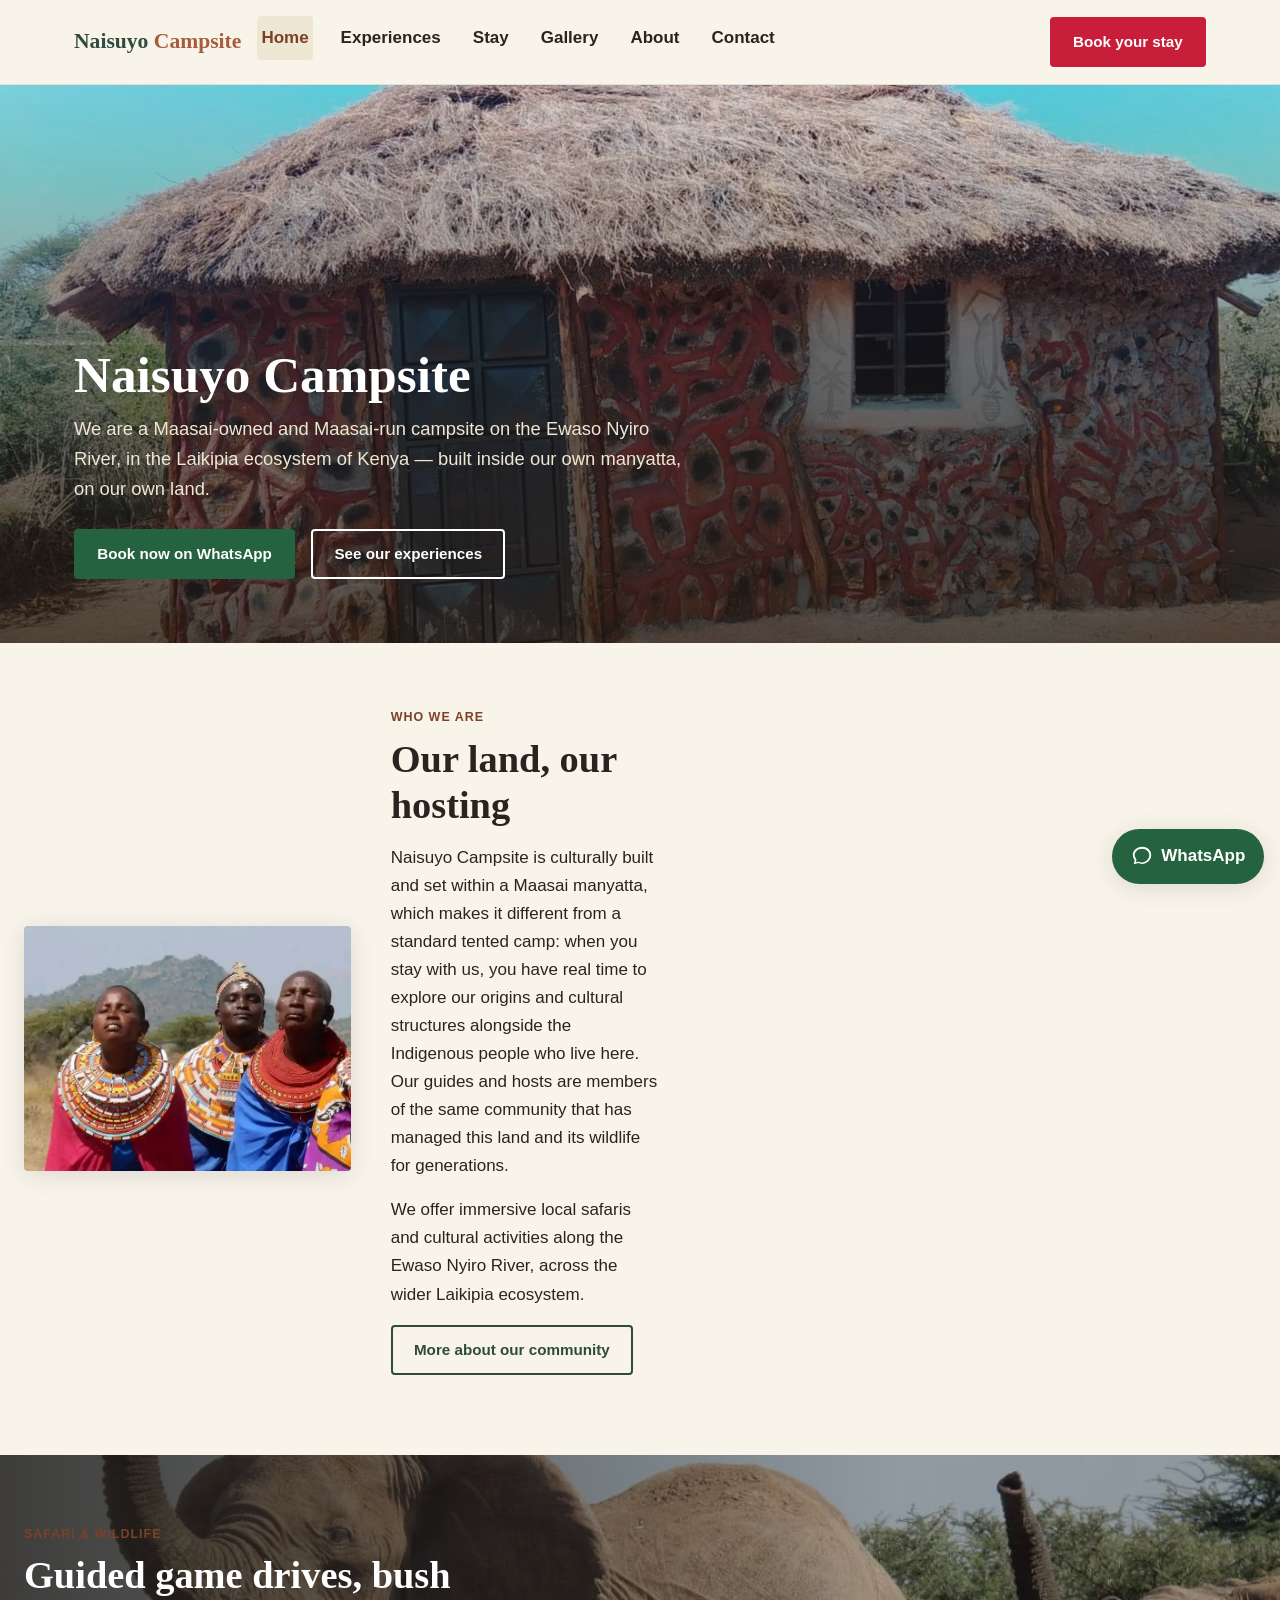
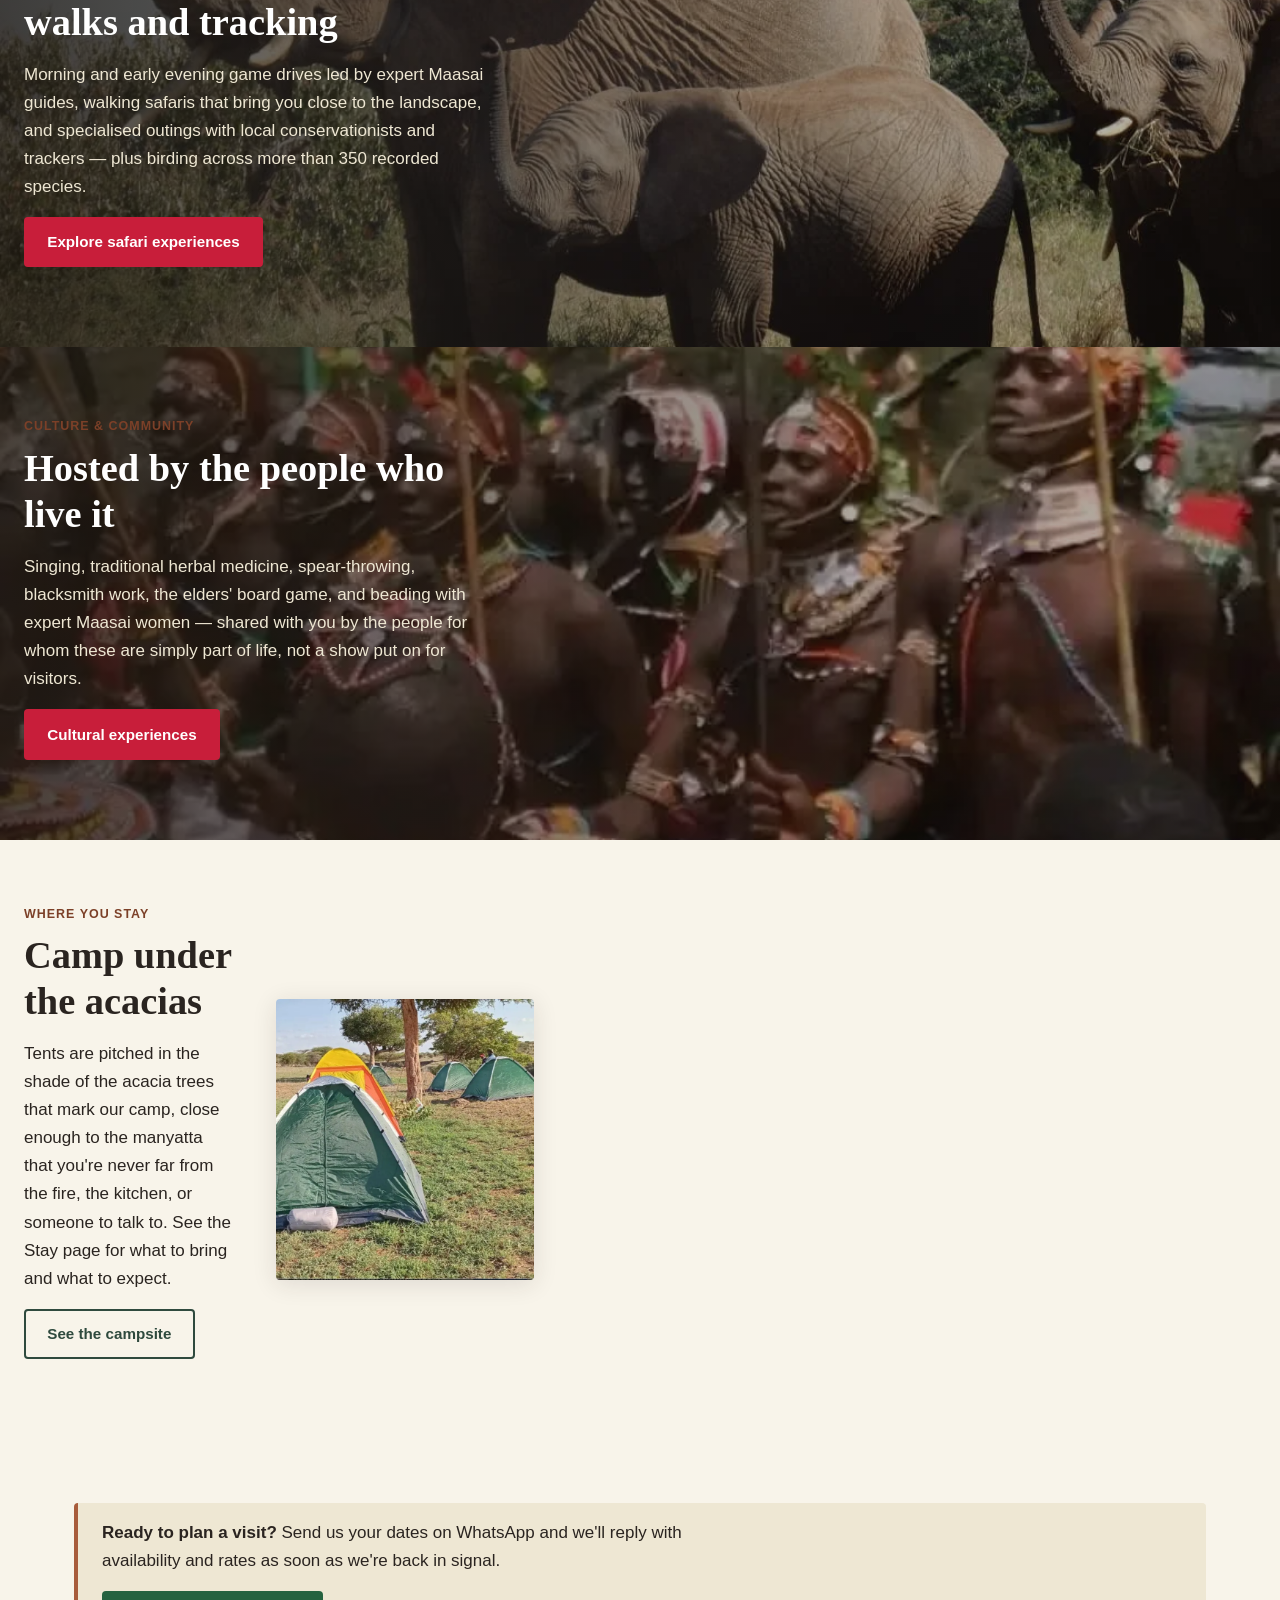
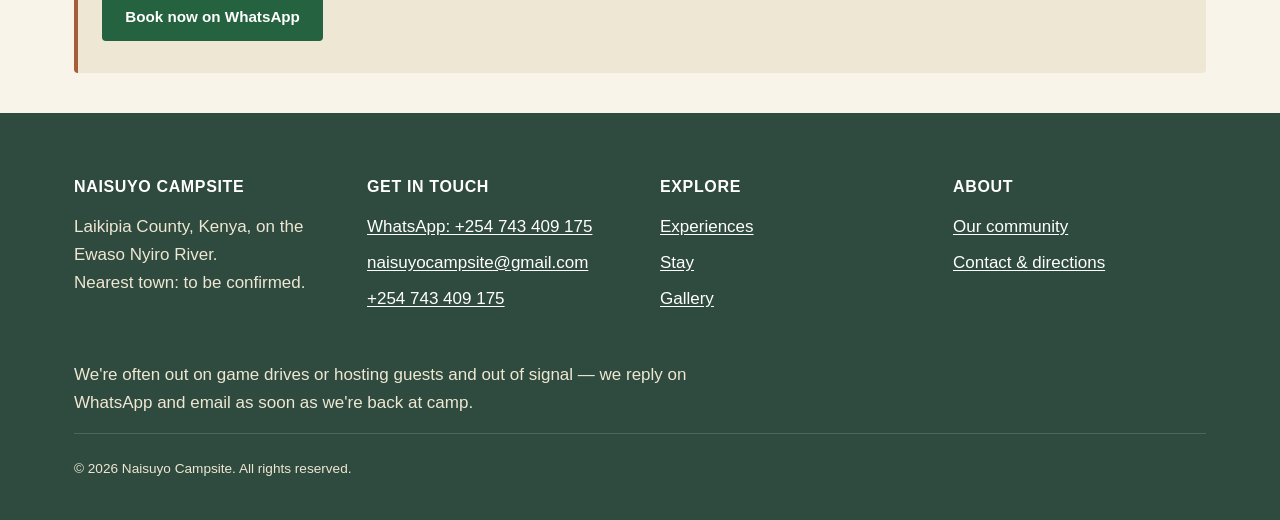
==== index.html @ 83d5c0d6 "Fix stretched photos, remove enquiry form, price in USD - Add height:auto to the base img rule; imag" ====
<!DOCTYPE html>
<html lang="en">
<head>
<meta charset="UTF-8">
<meta name="viewport" content="width=device-width, initial-scale=1.0">
<title>Naisuyo Campsite — Maasai-Owned Camp in Laikipia, Kenya</title>
<meta name="description" content="Naisuyo Campsite is a Maasai-owned and Maasai-run camp on the Ewaso Nyiro River in Laikipia, Kenya, offering guided safaris and cultural hosting inside a working manyatta.">
<link rel="canonical" href="https://naisuyocampsite.co.ke/">
<meta property="og:type" content="website">
<meta property="og:title" content="Naisuyo Campsite — Maasai-Owned Camp in Laikipia, Kenya">
<meta property="og:description" content="A Maasai-owned campsite on the Ewaso Nyiro River, Laikipia, Kenya. Guided safaris, wildlife tracking and genuine cultural hosting inside a working manyatta.">
<meta property="og:image" content="https://naisuyocampsite.co.ke/images/og-image.jpg">
<meta property="og:url" content="https://naisuyocampsite.co.ke/">
<meta name="twitter:card" content="summary_large_image">
<meta name="twitter:title" content="Naisuyo Campsite — Maasai-Owned Camp in Laikipia, Kenya">
<meta name="twitter:description" content="A Maasai-owned campsite on the Ewaso Nyiro River, Laikipia, Kenya. Guided safaris, wildlife tracking and genuine cultural hosting inside a working manyatta.">
<meta name="twitter:image" content="https://naisuyocampsite.co.ke/images/og-image.jpg">
<link rel="preload" as="image" href="images/maasai-manyatta-painted-hut-1600.webp" imagesrcset="images/maasai-manyatta-painted-hut-800.webp 800w, images/maasai-manyatta-painted-hut-1600.webp 1600w" fetchpriority="high">
<style>
  :root{--color-earth:#a85c3b;--color-earth-dark:#7c4028;--color-scrub:#cdbf94;--color-scrub-light:#eee7d3;--color-river:#2f4a3e;--color-river-dark:#203327;--color-offwhite:#f8f4ea;--color-charcoal:#2a2420;--color-accent:#c81e3a;--color-accent-dark:#9e1830;--color-white:#fff;--font-heading:"Iowan Old Style","Palatino Linotype",Palatino,Georgia,"Times New Roman",serif;--font-body:-apple-system,BlinkMacSystemFont,"Segoe UI",Roboto,"Helvetica Neue",Arial,sans-serif;--space-1:.25rem;--space-2:.5rem;--space-3:1rem;--space-4:1.5rem;--space-5:2.5rem;--space-6:4rem;--radius:4px;}
  *,*::before,*::after{box-sizing:border-box;}
  body{margin:0;background:var(--color-offwhite);color:var(--color-charcoal);font-family:var(--font-body);font-size:17px;line-height:1.65;}
  h1{font-family:var(--font-heading);line-height:1.15;margin:0 0 var(--space-2);font-weight:600;font-size:clamp(2rem,5vw,3.2rem);}
  .site-header{position:sticky;top:0;z-index:100;background:var(--color-offwhite);border-bottom:1px solid rgba(42,36,32,.1);}
  .site-header__bar{display:flex;align-items:center;justify-content:space-between;padding:var(--space-2) var(--space-3);max-width:1180px;margin:0 auto;gap:var(--space-2);}
  .site-logo{font-family:var(--font-heading);font-size:1.05rem;font-weight:700;text-decoration:none;color:var(--color-river);}
  .site-logo span{color:var(--color-earth);}
  @media (min-width:400px){.site-header__bar{padding:var(--space-3) var(--space-4);gap:var(--space-3);}.site-logo{font-size:1.35rem;white-space:nowrap;}}
  .btn{display:inline-block;padding:.7em 1.4em;border-radius:var(--radius);text-decoration:none;font-weight:700;font-size:.95rem;border:2px solid transparent;cursor:pointer;}
  .header-cta{padding:.5em .75em;font-size:.8rem;}
  @media (min-width:400px){.header-cta{padding:.7em 1.4em;font-size:.95rem;}}
  .btn--accent{background:var(--color-accent);color:#fff;}
  .hero{position:relative;color:#fff;display:flex;align-items:flex-end;min-height:62vh;}
  .hero__media{position:absolute;inset:0;z-index:-1;overflow:hidden;}
  .hero__media img{width:100%;height:100%;object-fit:cover;}
  .hero__media::after{content:"";position:absolute;inset:0;background:linear-gradient(180deg,rgba(32,26,20,.15) 0%,rgba(32,26,20,.78) 100%);}
  .hero__content{position:relative;padding:var(--space-6) var(--space-4);max-width:1180px;margin:0 auto;width:100%;}
  .hero__content h1{color:#fff;}
  .hero__content p{color:var(--color-scrub-light);font-size:1.15rem;max-width:38rem;}
</style>
<link rel="stylesheet" href="styles.css">
<link rel="icon" href="data:,">
</head>
<body>
<a class="skip-link" href="#main-content">Skip to content</a>

<header class="site-header">
  <div class="site-header__bar">
    <a href="index.html" class="site-logo">Naisuyo <span>Campsite</span></a>
    <a class="btn btn--accent header-cta" href="contact.html#enquiry">Book your stay</a>
    <button type="button" class="nav-toggle" aria-expanded="false" aria-controls="site-nav-panel" aria-label="Open menu">
      <span class="nav-toggle__icon"></span>
    </button>
    <nav class="site-nav" aria-label="Primary">
      <div class="site-nav__panel" id="site-nav-panel">
        <button type="button" class="nav-close" aria-label="Close menu">&times;</button>
        <ul class="site-nav__list">
          <li><a href="index.html" aria-current="page">Home</a></li>
          <li><a href="experiences.html">Experiences</a></li>
          <li><a href="stay.html">Stay</a></li>
          <li><a href="gallery.html">Gallery</a></li>
          <li><a href="about.html">About</a></li>
          <li><a href="contact.html">Contact</a></li>
        </ul>
        <a class="btn btn--accent btn--block site-nav__panel-cta" href="contact.html#enquiry">Book your stay</a>
      </div>
    </nav>
  </div>
  <div class="nav-backdrop"></div>
</header>

<main id="main-content">

  <section class="hero">
    <div class="hero__media">
      <picture>
        <source type="image/webp" srcset="images/maasai-manyatta-painted-hut-800.webp 800w, images/maasai-manyatta-painted-hut-1600.webp 1600w" sizes="100vw">
        <source type="image/jpeg" srcset="images/maasai-manyatta-painted-hut-800.jpg 800w, images/maasai-manyatta-painted-hut-1600.jpg 1600w" sizes="100vw">
        <img src="images/maasai-manyatta-painted-hut-1600.jpg" width="1280" height="960" alt="Hand-painted thatched hut with red-ochre and white geometric patterns, inside the Naisuyo manyatta" decoding="async" fetchpriority="high">
      </picture>
    </div>
    <div class="hero__content">
      <h1>Naisuyo Campsite</h1>
      <p>We are a Maasai-owned and Maasai-run campsite on the Ewaso Nyiro River, in the Laikipia ecosystem of Kenya — built inside our own manyatta, on our own land.</p>
      <div class="hero__actions">
        <a class="btn btn--whatsapp" href="https://wa.me/254743409175?text=Hello%20Naisuyo%2C%20I%27d%20like%20to%20enquire%20about%20a%20stay.">Book now on WhatsApp</a>
        <a class="btn btn--ghost-light" href="experiences.html">See our experiences</a>
      </div>
    </div>
  </section>

  <section class="section band fade-up">
    <div class="container band">
      <div class="band__media">
        <picture>
          <source type="image/webp" srcset="images/maasai-women-beaded-collars-portrait-800.webp 800w, images/maasai-women-beaded-collars-portrait-1600.webp 1600w" sizes="(min-width: 900px) 45vw, 90vw">
          <source type="image/jpeg" srcset="images/maasai-women-beaded-collars-portrait-800.jpg 800w, images/maasai-women-beaded-collars-portrait-1600.jpg 1600w" sizes="(min-width: 900px) 45vw, 90vw">
          <img src="images/maasai-women-beaded-collars-portrait-800.jpg" width="720" height="540" alt="Three Maasai women in full beaded collars, standing together with the Laikipia hills behind them" loading="lazy" decoding="async">
        </picture>
      </div>
      <div class="band__text">
        <span class="eyebrow">Who we are</span>
        <h2>Our land, our hosting</h2>
        <p>Naisuyo Campsite is culturally built and set within a Maasai manyatta, which makes it different from a standard tented camp: when you stay with us, you have real time to explore our origins and cultural structures alongside the Indigenous people who live here. Our guides and hosts are members of the same community that has managed this land and its wildlife for generations.</p>
        <p>We offer immersive local safaris and cultural activities along the Ewaso Nyiro River, across the wider Laikipia ecosystem.</p>
        <p><a class="btn btn--outline" href="about.html">More about our community</a></p>
      </div>
    </div>
  </section>

  <section class="band-full fade-up">
    <picture>
      <source type="image/webp" srcset="images/elephant-family-with-calf-800.webp 800w, images/elephant-family-with-calf-1600.webp 1600w" sizes="100vw">
      <img src="images/elephant-family-with-calf-1600.jpg" width="1152" height="864" alt="Elephant family with a calf, trunks raised, in Laikipia bush" loading="lazy" decoding="async">
    </picture>
    <div class="band-full__content">
      <span class="eyebrow">Safari &amp; wildlife</span>
      <h2>Guided game drives, bush walks and tracking</h2>
      <p>Morning and early evening game drives led by expert Maasai guides, walking safaris that bring you close to the landscape, and specialised outings with local conservationists and trackers — plus birding across more than 350 recorded species.</p>
      <p><a class="btn btn--accent" href="experiences.html">Explore safari experiences</a></p>
    </div>
  </section>

  <section class="band-full fade-up">
    <picture>
      <source type="image/webp" srcset="images/maasai-warriors-ceremonial-headdress-800.webp 800w, images/maasai-warriors-ceremonial-headdress-1600.webp 1600w" sizes="100vw">
      <img src="images/maasai-warriors-ceremonial-headdress-1600.jpg" width="720" height="540" alt="Maasai men in feathered ceremonial headdresses and beadwork, spears in hand, at a community gathering" loading="lazy" decoding="async">
    </picture>
    <div class="band-full__content">
      <span class="eyebrow">Culture &amp; community</span>
      <h2>Hosted by the people who live it</h2>
      <p>Singing, traditional herbal medicine, spear-throwing, blacksmith work, the elders' board game, and beading with expert Maasai women — shared with you by the people for whom these are simply part of life, not a show put on for visitors.</p>
      <p><a class="btn btn--accent" href="experiences.html">Cultural experiences</a></p>
    </div>
  </section>

  <section class="section band band--reverse fade-up">
    <div class="container band band--reverse">
      <div class="band__media">
        <picture>
          <source type="image/webp" srcset="images/dome-tents-under-acacia-shade-800.webp 800w, images/dome-tents-under-acacia-shade-1600.webp 1600w" sizes="(min-width: 900px) 45vw, 90vw">
          <source type="image/jpeg" srcset="images/dome-tents-under-acacia-shade-800.jpg 800w, images/dome-tents-under-acacia-shade-1600.jpg 1600w" sizes="(min-width: 900px) 45vw, 90vw">
          <img src="images/dome-tents-under-acacia-shade-800.jpg" width="704" height="764" alt="Dome camping tents pitched under acacia trees at Naisuyo camp, morning light" loading="lazy" decoding="async">
        </picture>
      </div>
      <div class="band__text">
        <span class="eyebrow">Where you stay</span>
        <h2>Camp under the acacias</h2>
        <p>Tents are pitched in the shade of the acacia trees that mark our camp, close enough to the manyatta that you're never far from the fire, the kitchen, or someone to talk to. See the Stay page for what to bring and what to expect.</p>
        <p><a class="btn btn--outline" href="stay.html">See the campsite</a></p>
      </div>
    </div>
  </section>

  <section class="section section--tight fade-up">
    <div class="container">
      <div class="enquiry-note">
        <p><strong>Ready to plan a visit?</strong> Send us your dates on WhatsApp and we'll reply with availability and rates as soon as we're back in signal.</p>
        <p><a class="btn btn--whatsapp" href="https://wa.me/254743409175?text=Hello%20Naisuyo%2C%20I%27d%20like%20to%20enquire%20about%20a%20stay.">Book now on WhatsApp</a></p>
      </div>
    </div>
  </section>

</main>

<footer class="site-footer">
  <div class="container">
    <div class="footer-grid">
      <div>
        <h4>Naisuyo Campsite</h4>
        <p>Laikipia County, Kenya, on the Ewaso Nyiro River.<br><!-- TODO: confirm with owner -->Nearest town: to be confirmed.</p>
      </div>
      <div>
        <h4>Get in touch</h4>
        <ul>
          <li><a href="https://wa.me/254743409175">WhatsApp: +254 743 409 175</a></li>
          <li><a href="mailto:naisuyocampsite@gmail.com?subject=Enquiry%20from%20naisuyocampsite.co.ke">naisuyocampsite@gmail.com</a></li>
          <li><a href="tel:+254743409175">+254 743 409 175</a></li>
        </ul>
      </div>
      <div>
        <h4>Explore</h4>
        <ul>
          <li><a href="experiences.html">Experiences</a></li>
          <li><a href="stay.html">Stay</a></li>
          <li><a href="gallery.html">Gallery</a></li>
        </ul>
      </div>
      <div>
        <h4>About</h4>
        <ul>
          <li><a href="about.html">Our community</a></li>
          <li><a href="contact.html">Contact &amp; directions</a></li>
        </ul>
      </div>
    </div>
    <p><!-- TODO: confirm with owner --> We're often out on game drives or hosting guests and out of signal — we reply on WhatsApp and email as soon as we're back at camp.</p>
    <div class="footer-bottom">
      <span>&copy; 2026 Naisuyo Campsite. All rights reserved.</span>
    </div>
  </div>
</footer>

<a class="whatsapp-fab" href="https://wa.me/254743409175?text=Hello%20Naisuyo%2C%20I%27d%20like%20to%20enquire%20about%20a%20stay." aria-label="Chat with us on WhatsApp">
  <svg viewBox="0 0 24 24" fill="currentColor" aria-hidden="true"><path d="M12 2C6.48 2 2 6.02 2 11c0 2.02.78 3.87 2.08 5.36L3 21l4.9-1.28C9.2 20.24 10.56 20.6 12 20.6c5.52 0 10-4.02 10-9.6S17.52 2 12 2zm0 17.2c-1.3 0-2.53-.32-3.6-.9l-.26-.14-2.9.76.78-2.83-.17-.29A7.77 7.77 0 0 1 4 11c0-3.87 3.58-7 8-7s8 3.13 8 7-3.58 8.2-8 8.2z"/></svg>
  WhatsApp
</a>

<script src="main.js" defer></script>

<script type="application/ld+json">
{
  "@context": "https://schema.org",
  "@type": "Campground",
  "name": "Naisuyo Campsite",
  "description": "Naisuyo Campsite is a Maasai-owned campsite offering immersive local safaris and cultural activities along the Ewaso Nyiro River, across the Laikipia ecosystem of Kenya.",
  "url": "https://naisuyocampsite.co.ke/",
  "image": "https://naisuyocampsite.co.ke/images/og-image.jpg",
  "telephone": "+254743409175",
  "email": "naisuyocampsite@gmail.com",
  "address": {
    "@type": "PostalAddress",
    "addressRegion": "Laikipia County",
    "addressCountry": "KE"
  }
}
</script>

</body>
</html>
---- styles.css ----
/* ==========================================================================
   Naisuyo Campsite — shared stylesheet
   Palette: dry acacia scrub, red-ochre earth, deep river green, warm off-white.
   One accent (beadwork red) reserved for calls-to-action only.
   ========================================================================== */

:root {
  /* Palette */
  --color-earth: #a85c3b;       /* red-ochre earth */
  --color-earth-dark: #7c4028;
  --color-scrub: #cdbf94;       /* dry acacia scrub / tan */
  --color-scrub-light: #eee7d3;
  --color-river: #2f4a3e;       /* deep river green */
  --color-river-dark: #203327;
  --color-offwhite: #f8f4ea;    /* warm off-white surface */
  --color-charcoal: #2a2420;    /* near-black, warm */
  --color-accent: #c81e3a;      /* beadwork red — CTAs and small accents only */
  --color-accent-dark: #9e1830;
  --color-white: #ffffff;

  /* Type */
  --font-heading: "Iowan Old Style", "Palatino Linotype", Palatino, Georgia, "Times New Roman", serif;
  --font-body: -apple-system, BlinkMacSystemFont, "Segoe UI", Roboto, "Helvetica Neue", Arial, sans-serif;

  /* Spacing scale */
  --space-1: 0.25rem;
  --space-2: 0.5rem;
  --space-3: 1rem;
  --space-4: 1.5rem;
  --space-5: 2.5rem;
  --space-6: 4rem;
  --space-7: 6rem;

  --measure: 68ch;
  --radius: 4px;
  --shadow-soft: 0 4px 24px rgba(42, 36, 32, 0.12);
  --focus-ring: 3px solid #2f6fed;
}

/* ---- Reset ---- */
*, *::before, *::after { box-sizing: border-box; }
html { -webkit-text-size-adjust: 100%; }
body {
  margin: 0;
  background: var(--color-offwhite);
  color: var(--color-charcoal);
  font-family: var(--font-body);
  font-size: 17px;
  line-height: 1.65;
  text-rendering: optimizeLegibility;
}
img { max-width: 100%; height: auto; display: block; }
a { color: inherit; }
h1, h2, h3, h4 { font-family: var(--font-heading); line-height: 1.2; margin: 0 0 var(--space-3); font-weight: 600; }
h1 { font-size: clamp(2rem, 5vw, 3.2rem); }
h2 { font-size: clamp(1.6rem, 3.5vw, 2.4rem); }
h3 { font-size: clamp(1.25rem, 2.5vw, 1.6rem); }
p { margin: 0 0 var(--space-3); max-width: var(--measure); }
ul, ol { padding-left: 1.25em; }
li { margin-bottom: var(--space-2); }
button { font-family: inherit; }

/* Visible focus ring everywhere, keyboard-first */
a:focus-visible,
button:focus-visible,
input:focus-visible,
textarea:focus-visible,
select:focus-visible,
summary:focus-visible {
  outline: var(--focus-ring);
  outline-offset: 2px;
}

/* Skip link */
.skip-link {
  position: absolute;
  left: var(--space-3);
  top: -60px;
  background: var(--color-river);
  color: var(--color-white);
  padding: var(--space-2) var(--space-3);
  border-radius: var(--radius);
  z-index: 200;
  transition: top 0.2s ease;
  text-decoration: none;
  font-weight: 600;
}
.skip-link:focus { top: var(--space-3); }

.visually-hidden {
  position: absolute !important;
  width: 1px; height: 1px;
  padding: 0; margin: -1px;
  overflow: hidden;
  clip: rect(0,0,0,0);
  white-space: nowrap;
  border: 0;
}

/* ---- Layout helpers ---- */
.container {
  max-width: 1180px;
  margin: 0 auto;
  padding: 0 var(--space-4);
}
main { display: block; }
.section {
  padding: var(--space-6) 0;
}
.section--tight { padding: var(--space-5) 0; }
.section-header { max-width: 46rem; margin-bottom: var(--space-5); }
.section-header--right { margin-left: auto; text-align: right; }
.eyebrow {
  display: inline-block;
  font-family: var(--font-body);
  font-weight: 700;
  letter-spacing: 0.08em;
  text-transform: uppercase;
  font-size: 0.78rem;
  color: var(--color-earth-dark);
  margin-bottom: var(--space-2);
}

/* ---- Header ---- */
.site-header {
  position: sticky;
  top: 0;
  z-index: 100;
  background: var(--color-offwhite);
  border-bottom: 1px solid rgba(42,36,32,0.1);
}
.site-header__bar {
  display: flex;
  align-items: center;
  justify-content: space-between;
  padding: var(--space-2) var(--space-3);
  max-width: 1180px;
  margin: 0 auto;
  gap: var(--space-2);
}
.site-logo {
  font-family: var(--font-heading);
  font-size: 1.05rem;
  font-weight: 700;
  text-decoration: none;
  color: var(--color-river);
}
.site-logo span { color: var(--color-earth); }
@media (min-width: 400px) {
  .site-header__bar { padding: var(--space-3) var(--space-4); gap: var(--space-3); }
  .site-logo { font-size: 1.35rem; white-space: nowrap; }
}

.nav-toggle {
  display: inline-flex;
  align-items: center;
  justify-content: center;
  width: 44px;
  height: 44px;
  border: 1px solid var(--color-river);
  border-radius: var(--radius);
  background: transparent;
  cursor: pointer;
  order: 3;
}
.nav-toggle__icon,
.nav-toggle__icon::before,
.nav-toggle__icon::after {
  display: block;
  width: 20px;
  height: 2px;
  background: var(--color-river);
  position: relative;
  transition: transform 0.2s ease, opacity 0.2s ease;
}
.nav-toggle__icon::before { content: ""; position: absolute; top: -6px; }
.nav-toggle__icon::after { content: ""; position: absolute; top: 6px; }
.nav-toggle[aria-expanded="true"] .nav-toggle__icon { background: transparent; }
.nav-toggle[aria-expanded="true"] .nav-toggle__icon::before { transform: translateY(6px) rotate(45deg); }
.nav-toggle[aria-expanded="true"] .nav-toggle__icon::after { transform: translateY(-6px) rotate(-45deg); }

.nav-backdrop {
  position: fixed;
  inset: 0;
  background: rgba(20,17,14,0.5);
  z-index: 98;
  display: none;
}
.nav-backdrop.is-open { display: block; }

.site-nav {
  order: 4;
}
.site-nav__panel {
  position: fixed;
  top: 0;
  right: 0;
  bottom: 0;
  width: min(320px, 85vw);
  background: var(--color-offwhite);
  z-index: 99;
  padding: var(--space-4);
  transform: translateX(100%);
  transition: transform 0.25s ease;
  overflow-y: auto;
  box-shadow: var(--shadow-soft);
}
.site-nav__panel.is-open { transform: translateX(0); }
.nav-close {
  display: block;
  margin-left: auto;
  width: 40px;
  height: 40px;
  border: 1px solid var(--color-river);
  border-radius: var(--radius);
  background: transparent;
  font-size: 1.2rem;
  cursor: pointer;
}
.site-nav__list {
  list-style: none;
  margin: var(--space-4) 0 0;
  padding: 0;
  display: flex;
  flex-direction: column;
  gap: var(--space-1);
}
.site-nav__list a {
  display: block;
  padding: var(--space-3);
  text-decoration: none;
  font-weight: 600;
  border-radius: var(--radius);
}
.site-nav__list a:hover,
.site-nav__list a[aria-current="page"] {
  background: var(--color-scrub-light);
  color: var(--color-earth-dark);
}
.site-nav__panel-cta { margin-top: var(--space-4); }

.btn {
  display: inline-block;
  padding: 0.7em 1.4em;
  border-radius: var(--radius);
  text-decoration: none;
  font-weight: 700;
  font-size: 0.95rem;
  border: 2px solid transparent;
  cursor: pointer;
  text-align: center;
}
.btn--accent {
  background: var(--color-accent);
  color: var(--color-white);
}
.btn--accent:hover { background: var(--color-accent-dark); }
.btn--outline {
  background: transparent;
  border-color: var(--color-river);
  color: var(--color-river);
}
.btn--outline:hover { background: var(--color-river); color: var(--color-white); }
.btn--whatsapp {
  background: #25623f;
  color: var(--color-white);
}
.btn--whatsapp:hover { background: #1d4d32; }
.btn--block { display: block; width: 100%; }
.btn--ghost-light { background: transparent; border-color: var(--color-white); color: var(--color-white); }
.btn--ghost-light:hover { background: var(--color-white); color: var(--color-river); }

.header-cta {
  order: 2;
  margin-left: auto;
  padding: 0.5em 0.75em;
  font-size: 0.8rem;
}
@media (min-width: 400px) {
  .header-cta { padding: 0.7em 1.4em; font-size: 0.95rem; }
}
.nav-toggle { width: 38px; height: 38px; flex-shrink: 0; }
@media (min-width: 400px) {
  .nav-toggle { width: 44px; height: 44px; }
}

/* Desktop header */
@media (min-width: 900px) {
  .nav-toggle { display: none; }
  .site-nav { order: 2; }
  .site-nav__panel {
    position: static;
    width: auto;
    transform: none;
    background: transparent;
    padding: 0;
    box-shadow: none;
    overflow: visible;
  }
  .nav-close, .nav-backdrop { display: none; }
  .site-nav__list {
    flex-direction: row;
    gap: var(--space-4);
    margin: 0;
  }
  .site-nav__list a { padding: var(--space-2) var(--space-1); }
  .site-nav__panel-cta { display: none; }
  .header-cta { order: 3; }
}

/* ---- Hero ---- */
.hero {
  position: relative;
  color: var(--color-white);
  display: flex;
  align-items: flex-end;
  min-height: 62vh;
}
.hero__media {
  position: absolute;
  inset: 0;
  z-index: -1;
  overflow: hidden;
}
.hero__media img { width: 100%; height: 100%; object-fit: cover; }
.hero__media::after {
  content: "";
  position: absolute;
  inset: 0;
  background: linear-gradient(180deg, rgba(32,26,20,0.15) 0%, rgba(32,26,20,0.78) 100%);
}
.hero__content {
  position: relative;
  padding: var(--space-6) var(--space-4);
  max-width: 1180px;
  margin: 0 auto;
  width: 100%;
}
.hero__content h1 { color: var(--color-white); margin-bottom: var(--space-2); }
.hero__content p { color: var(--color-scrub-light); font-size: 1.15rem; }
.hero__actions { display: flex; flex-wrap: wrap; gap: var(--space-3); margin-top: var(--space-4); }
.hero--page { min-height: 42vh; }

/* ---- Asymmetric bands ---- */
.band {
  display: grid;
  gap: var(--space-5);
  align-items: center;
}
.band__media img { border-radius: var(--radius); box-shadow: var(--shadow-soft); }
.band__text .eyebrow { display: block; }
@media (min-width: 900px) {
  .band { grid-template-columns: 1.1fr 0.9fr; }
  .band--reverse { grid-template-columns: 0.9fr 1.1fr; }
  .band--reverse .band__media { order: 2; }
}

.band-full {
  position: relative;
  color: var(--color-white);
  min-height: 50vh;
  display: flex;
  align-items: center;
}
.band-full img { position: absolute; inset: 0; width: 100%; height: 100%; object-fit: cover; z-index: -2; }
.band-full::before {
  content: "";
  position: absolute; inset: 0;
  background: linear-gradient(90deg, rgba(32,26,20,0.82) 0%, rgba(32,26,20,0.35) 70%);
  z-index: -1;
}
.band-full__content { max-width: 32rem; padding: var(--space-6) var(--space-4); }
.band-full__content p { color: var(--color-scrub-light); }

/* ---- Feature lists (used instead of generic three-card grids) ---- */
.feature-list {
  list-style: none;
  padding: 0;
  margin: 0;
  display: grid;
  gap: var(--space-4);
}
.feature-list__item {
  padding-bottom: var(--space-4);
  border-bottom: 1px solid rgba(42,36,32,0.12);
}
.feature-list__item:last-child { border-bottom: none; }
.feature-list__item h3 { color: var(--color-river); margin-bottom: var(--space-1); }
.feature-list__item p { margin-bottom: 0; }

/* ---- Rates table ---- */
.rates-table {
  display: grid;
  gap: var(--space-2);
  margin-top: var(--space-4);
}
.rates-table__row {
  display: grid;
  grid-template-columns: 1fr;
  gap: var(--space-1) var(--space-3);
  background: var(--color-offwhite);
  border-radius: var(--radius);
  padding: var(--space-3);
}
.rates-table__row > span:first-child { font-weight: 700; color: var(--color-river); }
.rates-table__row--head { display: none; }
.rates-table__note { margin-top: var(--space-3); font-size: 0.9rem; color: var(--color-charcoal); opacity: 0.8; }
@media (min-width: 640px) {
  .rates-table__row {
    grid-template-columns: 1.6fr 1fr 0.8fr;
    align-items: center;
  }
  .rates-table__row--head {
    display: grid;
    background: none;
    padding: 0 var(--space-3);
    font-size: 0.82rem;
    text-transform: uppercase;
    letter-spacing: 0.04em;
    color: var(--color-earth-dark);
  }
  .rates-table__row--head span { font-weight: 700; color: var(--color-earth-dark); }
}

/* ---- Gallery ---- */
.gallery-grid {
  display: grid;
  grid-template-columns: repeat(2, 1fr);
  gap: var(--space-3);
}
.gallery-grid__item {
  position: relative;
  border-radius: var(--radius);
  overflow: hidden;
  cursor: pointer;
  background: none;
  border: none;
  padding: 0;
  display: block;
}
.gallery-grid__item img { width: 100%; height: 100%; object-fit: cover; aspect-ratio: 4 / 3; transition: transform 0.3s ease; }
.gallery-grid__item:hover img { transform: scale(1.04); }
.gallery-grid__item--tall img { aspect-ratio: 3 / 4; }
.gallery-grid__caption {
  position: absolute; left: 0; right: 0; bottom: 0;
  padding: var(--space-2) var(--space-2);
  background: linear-gradient(0deg, rgba(32,26,20,0.85), transparent);
  color: var(--color-white);
  font-size: 0.85rem;
  opacity: 0;
  transition: opacity 0.2s ease;
}
.gallery-grid__item:hover .gallery-grid__caption,
.gallery-grid__item:focus-visible .gallery-grid__caption { opacity: 1; }

@media (min-width: 700px) {
  .gallery-grid { grid-template-columns: repeat(3, 1fr); }
}
@media (min-width: 1100px) {
  .gallery-grid { grid-template-columns: repeat(4, 1fr); }
}

/* Lightbox */
.lightbox {
  position: fixed;
  inset: 0;
  z-index: 300;
  background: rgba(20,17,14,0.94);
  display: none;
  align-items: center;
  justify-content: center;
  padding: var(--space-4);
}
.lightbox.is-open { display: flex; }
.lightbox__figure { max-width: 92vw; max-height: 86vh; text-align: center; }
.lightbox__figure img { max-height: 78vh; width: auto; margin: 0 auto; border-radius: var(--radius); }
.lightbox__caption { color: var(--color-scrub-light); margin-top: var(--space-2); font-size: 0.9rem; }
.lightbox__close,
.lightbox__prev,
.lightbox__next {
  position: absolute;
  background: rgba(255,255,255,0.12);
  color: var(--color-white);
  border: none;
  border-radius: 50%;
  width: 48px;
  height: 48px;
  font-size: 1.4rem;
  cursor: pointer;
  display: flex;
  align-items: center;
  justify-content: center;
}
.lightbox__close { top: var(--space-4); right: var(--space-4); }
.lightbox__prev { left: var(--space-3); top: 50%; transform: translateY(-50%); }
.lightbox__next { right: var(--space-3); top: 50%; transform: translateY(-50%); }
.lightbox__close:hover, .lightbox__prev:hover, .lightbox__next:hover { background: rgba(255,255,255,0.25); }

/* ---- Book-now panel ---- */
.enquiry {
  background: var(--color-white);
  border-radius: var(--radius);
  padding: var(--space-5);
  box-shadow: var(--shadow-soft);
}
.form-hint {
  font-size: 0.85rem;
  color: #574f47;
  margin-top: var(--space-1);
}
.enquiry-note {
  background: var(--color-scrub-light);
  border-left: 4px solid var(--color-earth);
  padding: var(--space-3) var(--space-4);
  border-radius: var(--radius);
  margin-top: var(--space-4);
}

/* ---- WhatsApp floating button ---- */
.whatsapp-fab {
  position: fixed;
  right: var(--space-3);
  bottom: var(--space-3);
  z-index: 150;
  display: inline-flex;
  align-items: center;
  gap: 0.5em;
  background: #25623f;
  color: var(--color-white);
  padding: 0.8em 1.1em;
  border-radius: 999px;
  text-decoration: none;
  font-weight: 700;
  box-shadow: var(--shadow-soft);
}
.whatsapp-fab:hover { background: #1d4d32; }
.whatsapp-fab svg { width: 22px; height: 22px; flex-shrink: 0; }

/* ---- Footer ---- */
.site-footer {
  background: var(--color-river);
  color: var(--color-scrub-light);
  padding: var(--space-6) 0 var(--space-5);
}
.site-footer a { color: var(--color-white); text-decoration: underline; text-underline-offset: 2px; }
.site-footer a:hover { color: var(--color-scrub); }
.footer-grid {
  display: grid;
  gap: var(--space-5);
  margin-bottom: var(--space-5);
}
.footer-grid h4 { color: var(--color-white); font-family: var(--font-body); font-size: 1rem; letter-spacing: 0.04em; text-transform: uppercase; }
.footer-grid ul { list-style: none; padding: 0; margin: 0; }
.footer-grid li { margin-bottom: var(--space-2); }
.footer-bottom {
  border-top: 1px solid rgba(255,255,255,0.15);
  padding-top: var(--space-4);
  font-size: 0.85rem;
  display: flex;
  flex-wrap: wrap;
  gap: var(--space-3);
  justify-content: space-between;
}
@media (min-width: 700px) {
  .footer-grid { grid-template-columns: repeat(4, 1fr); }
}

/* ---- 404 ---- */
.not-found {
  min-height: 60vh;
  display: flex;
  align-items: center;
}

/* ---- Motion ----
   Only animated when JS has added .js-anim to <html> AND the visitor has no
   reduced-motion preference. Without JS, .fade-up elements are always
   fully visible — content never depends on script running. */
@media (prefers-reduced-motion: no-preference) {
  html.js-anim .fade-up {
    opacity: 0;
    transform: translateY(16px);
    transition: opacity 0.6s ease, transform 0.6s ease;
  }
  html.js-anim .fade-up.is-visible {
    opacity: 1;
    transform: none;
  }
}

/* ---- Misc content pages ---- */
.list-plain { list-style: none; padding: 0; }
.list-plain li { padding-left: 1.4em; position: relative; }
.list-plain li::before {
  content: "—";
  position: absolute;
  left: 0;
  color: var(--color-earth);
}
.map-embed-note {
  background: var(--color-scrub-light);
  padding: var(--space-4);
  border-radius: var(--radius);
}
.pill {
  display: inline-block;
  background: var(--color-scrub-light);
  color: var(--color-river);
  padding: 0.3em 0.8em;
  border-radius: 999px;
  font-size: 0.85rem;
  font-weight: 700;
  margin: 0 var(--space-1) var(--space-1) 0;
}
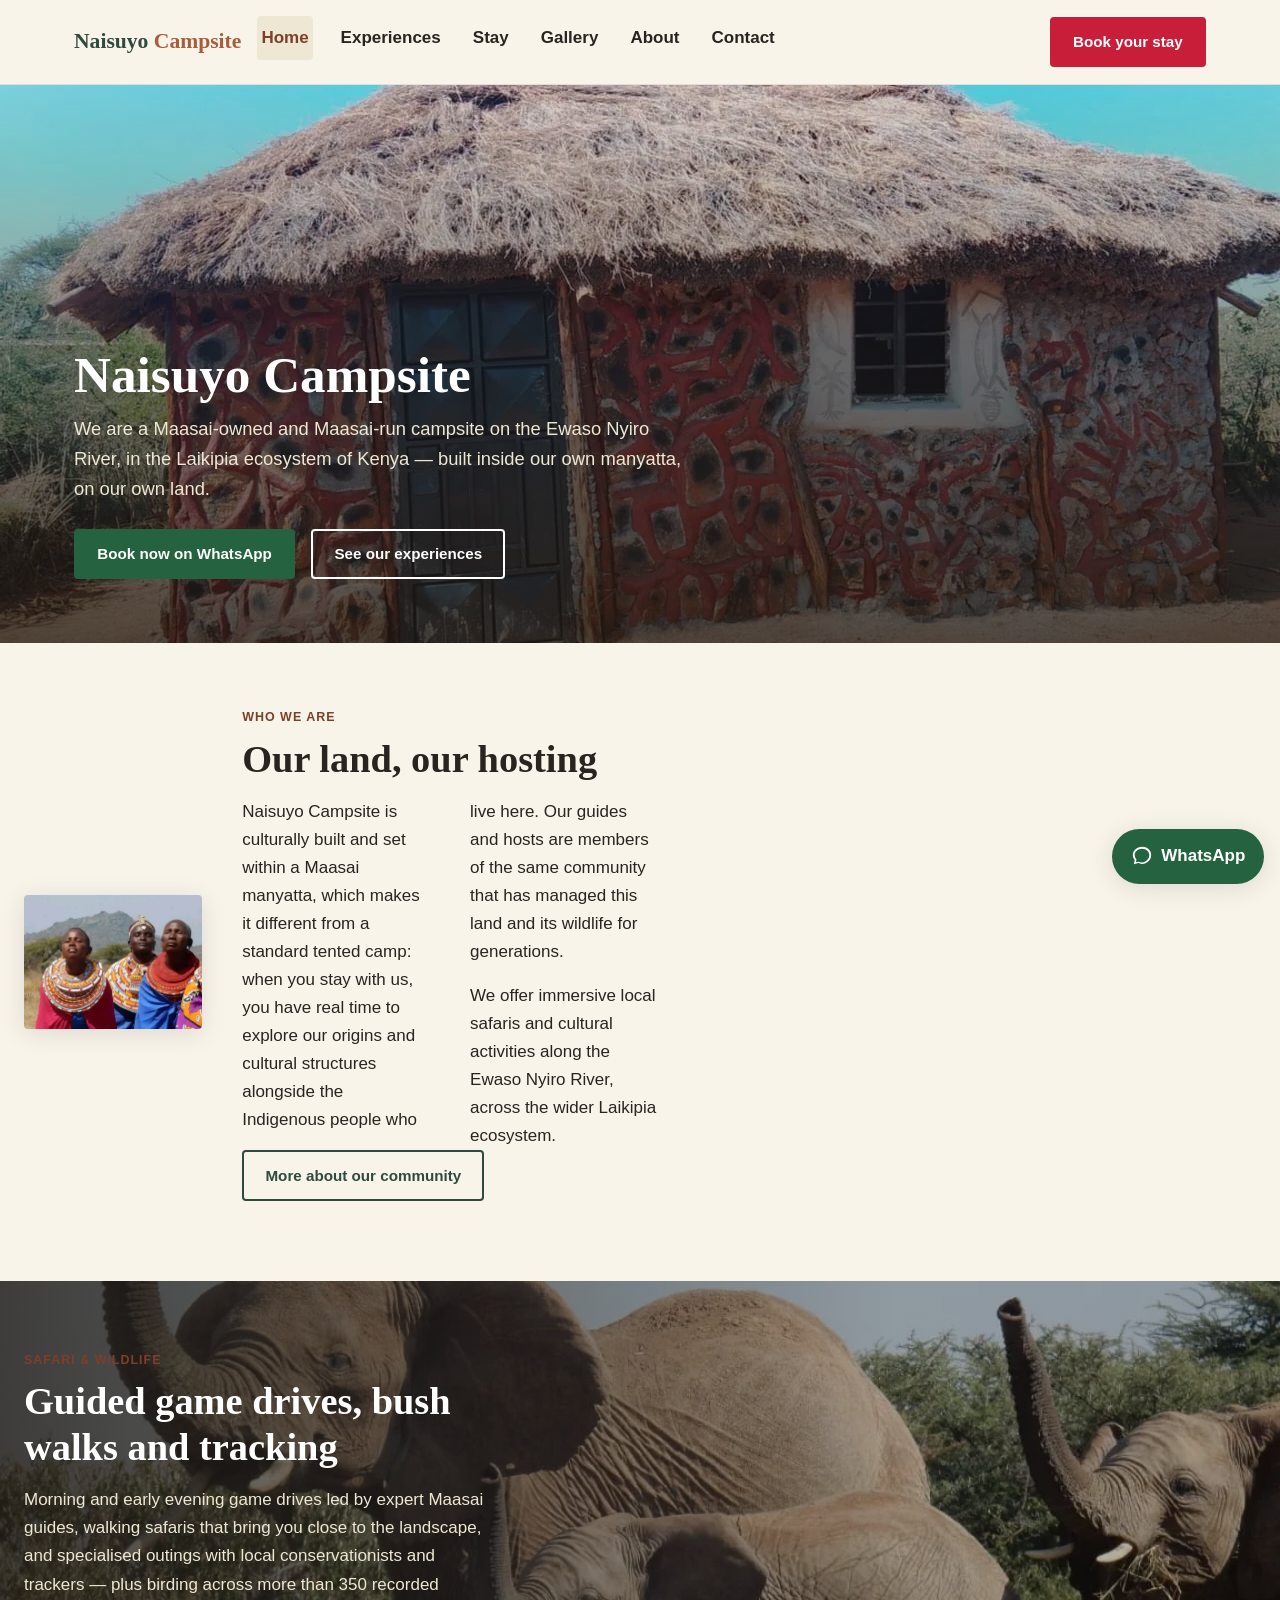
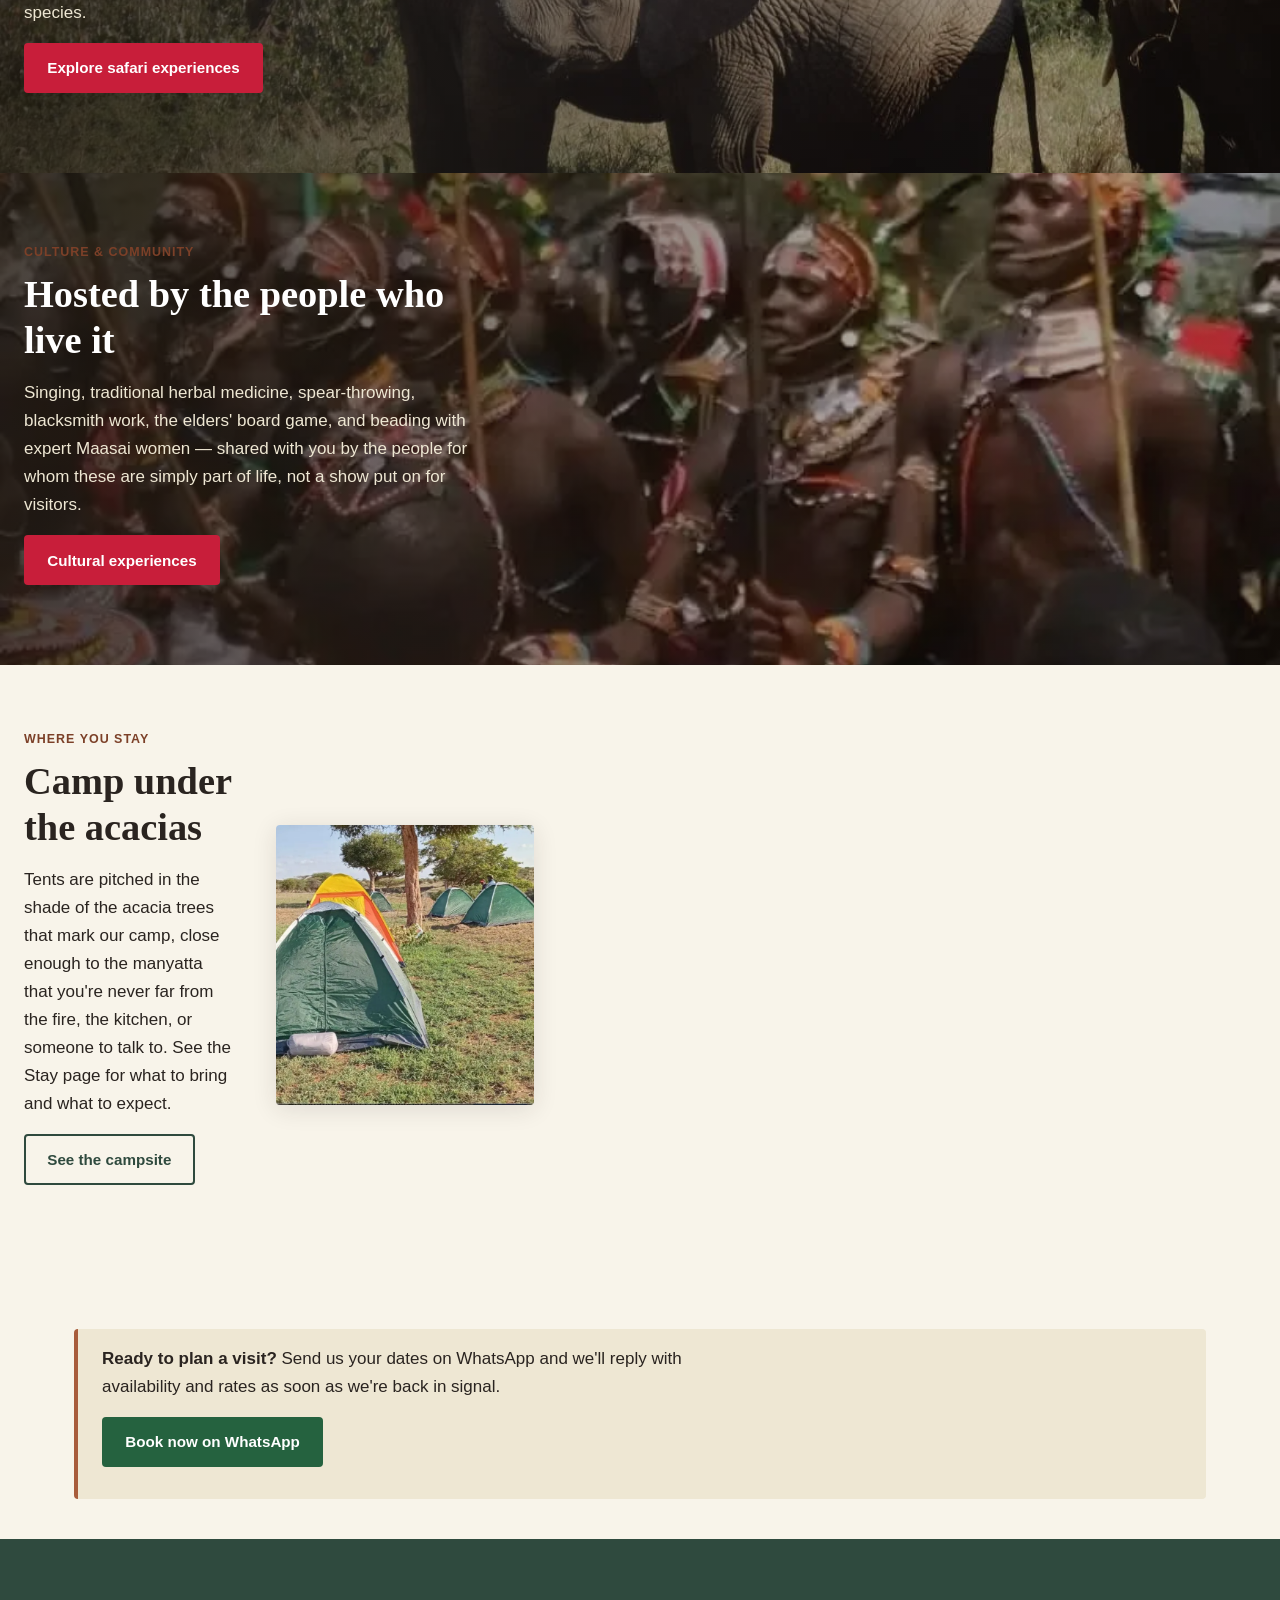
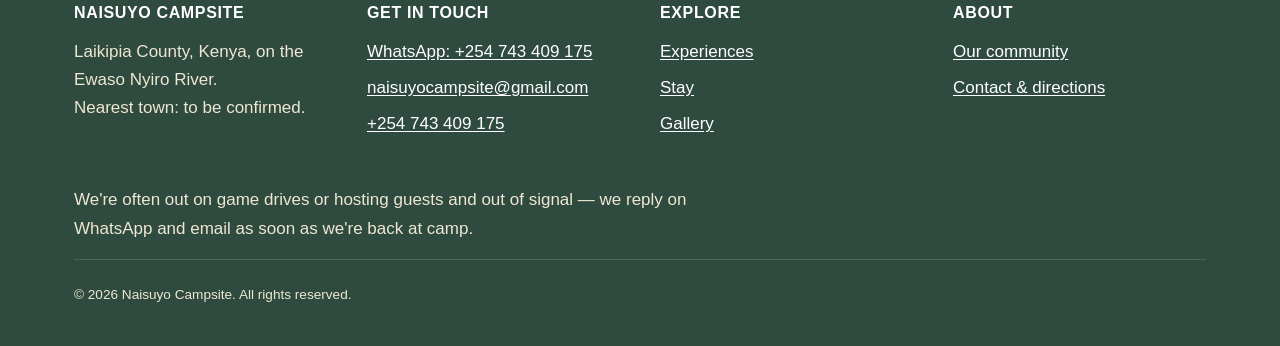
==== commit 02660f9d: "Fix "Who we are" section reading too tall and narrow The band's text column wrapped three paragraphs" ====
--- a/index.html
+++ b/index.html
@@ -90,19 +90,21 @@
   </section>
 
   <section class="section band fade-up">
-    <div class="container band">
+    <div class="container band band--text-heavy">
       <div class="band__media">
         <picture>
-          <source type="image/webp" srcset="images/maasai-women-beaded-collars-portrait-800.webp 800w, images/maasai-women-beaded-collars-portrait-1600.webp 1600w" sizes="(min-width: 900px) 45vw, 90vw">
-          <source type="image/jpeg" srcset="images/maasai-women-beaded-collars-portrait-800.jpg 800w, images/maasai-women-beaded-collars-portrait-1600.jpg 1600w" sizes="(min-width: 900px) 45vw, 90vw">
+          <source type="image/webp" srcset="images/maasai-women-beaded-collars-portrait-800.webp 800w, images/maasai-women-beaded-collars-portrait-1600.webp 1600w" sizes="(min-width: 900px) 30vw, 90vw">
+          <source type="image/jpeg" srcset="images/maasai-women-beaded-collars-portrait-800.jpg 800w, images/maasai-women-beaded-collars-portrait-1600.jpg 1600w" sizes="(min-width: 900px) 30vw, 90vw">
           <img src="images/maasai-women-beaded-collars-portrait-800.jpg" width="720" height="540" alt="Three Maasai women in full beaded collars, standing together with the Laikipia hills behind them" loading="lazy" decoding="async">
         </picture>
       </div>
       <div class="band__text">
         <span class="eyebrow">Who we are</span>
         <h2>Our land, our hosting</h2>
-        <p>Naisuyo Campsite is culturally built and set within a Maasai manyatta, which makes it different from a standard tented camp: when you stay with us, you have real time to explore our origins and cultural structures alongside the Indigenous people who live here. Our guides and hosts are members of the same community that has managed this land and its wildlife for generations.</p>
-        <p>We offer immersive local safaris and cultural activities along the Ewaso Nyiro River, across the wider Laikipia ecosystem.</p>
+        <div class="band__copy">
+          <p>Naisuyo Campsite is culturally built and set within a Maasai manyatta, which makes it different from a standard tented camp: when you stay with us, you have real time to explore our origins and cultural structures alongside the Indigenous people who live here. Our guides and hosts are members of the same community that has managed this land and its wildlife for generations.</p>
+          <p>We offer immersive local safaris and cultural activities along the Ewaso Nyiro River, across the wider Laikipia ecosystem.</p>
+        </div>
         <p><a class="btn btn--outline" href="about.html">More about our community</a></p>
       </div>
     </div>
--- a/styles.css
+++ b/styles.css
@@ -353,6 +353,18 @@
   .band { grid-template-columns: 1.1fr 0.9fr; }
   .band--reverse { grid-template-columns: 0.9fr 1.1fr; }
   .band--reverse .band__media { order: 2; }
+  /* More text than a portrait image can visually balance — give the copy
+     more width and let it flow in two columns instead of one tall strip.
+     .band__media is first in the DOM, so the narrow fraction goes first. */
+  .band--text-heavy { grid-template-columns: 0.6fr 1.4fr; }
+}
+.band__copy p { margin-bottom: var(--space-3); }
+@media (min-width: 640px) {
+  .band__copy {
+    column-count: 2;
+    column-gap: var(--space-5);
+  }
+  .band__copy p { max-width: none; }
 }
 
 .band-full {
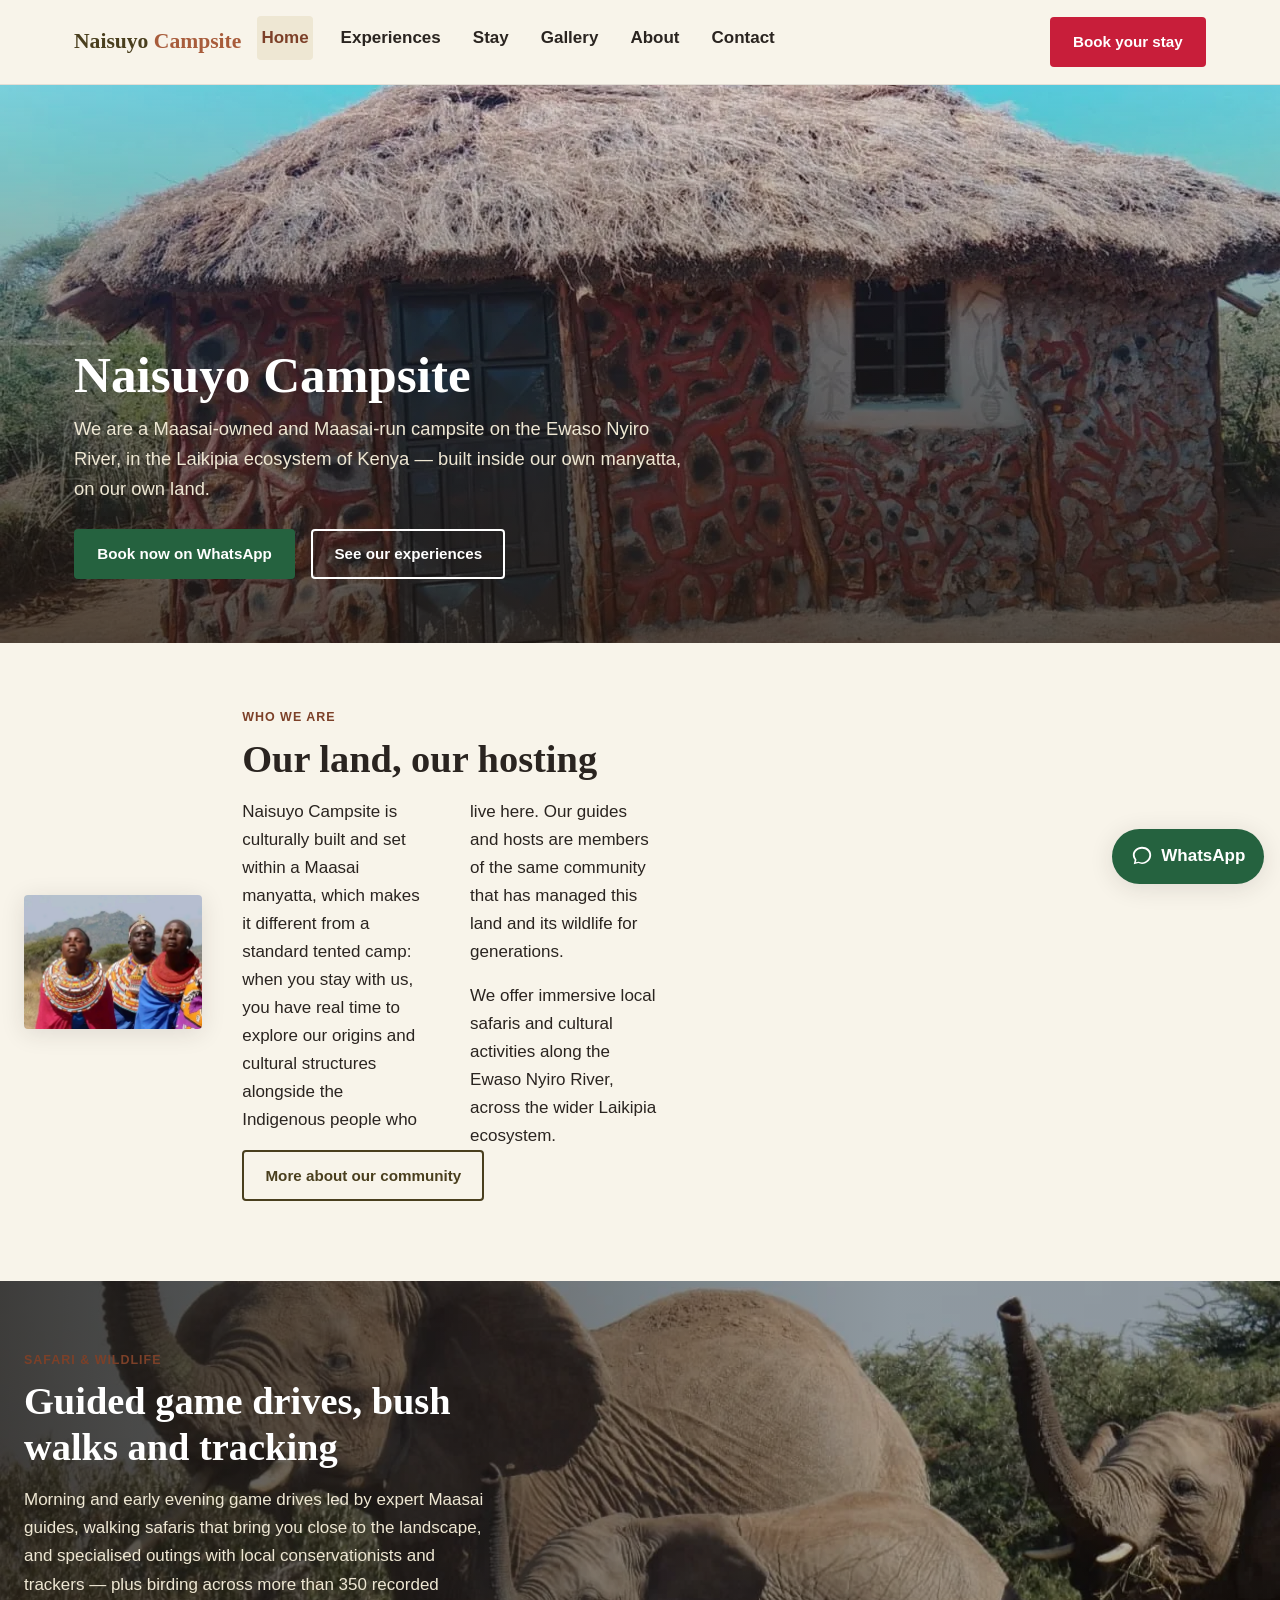
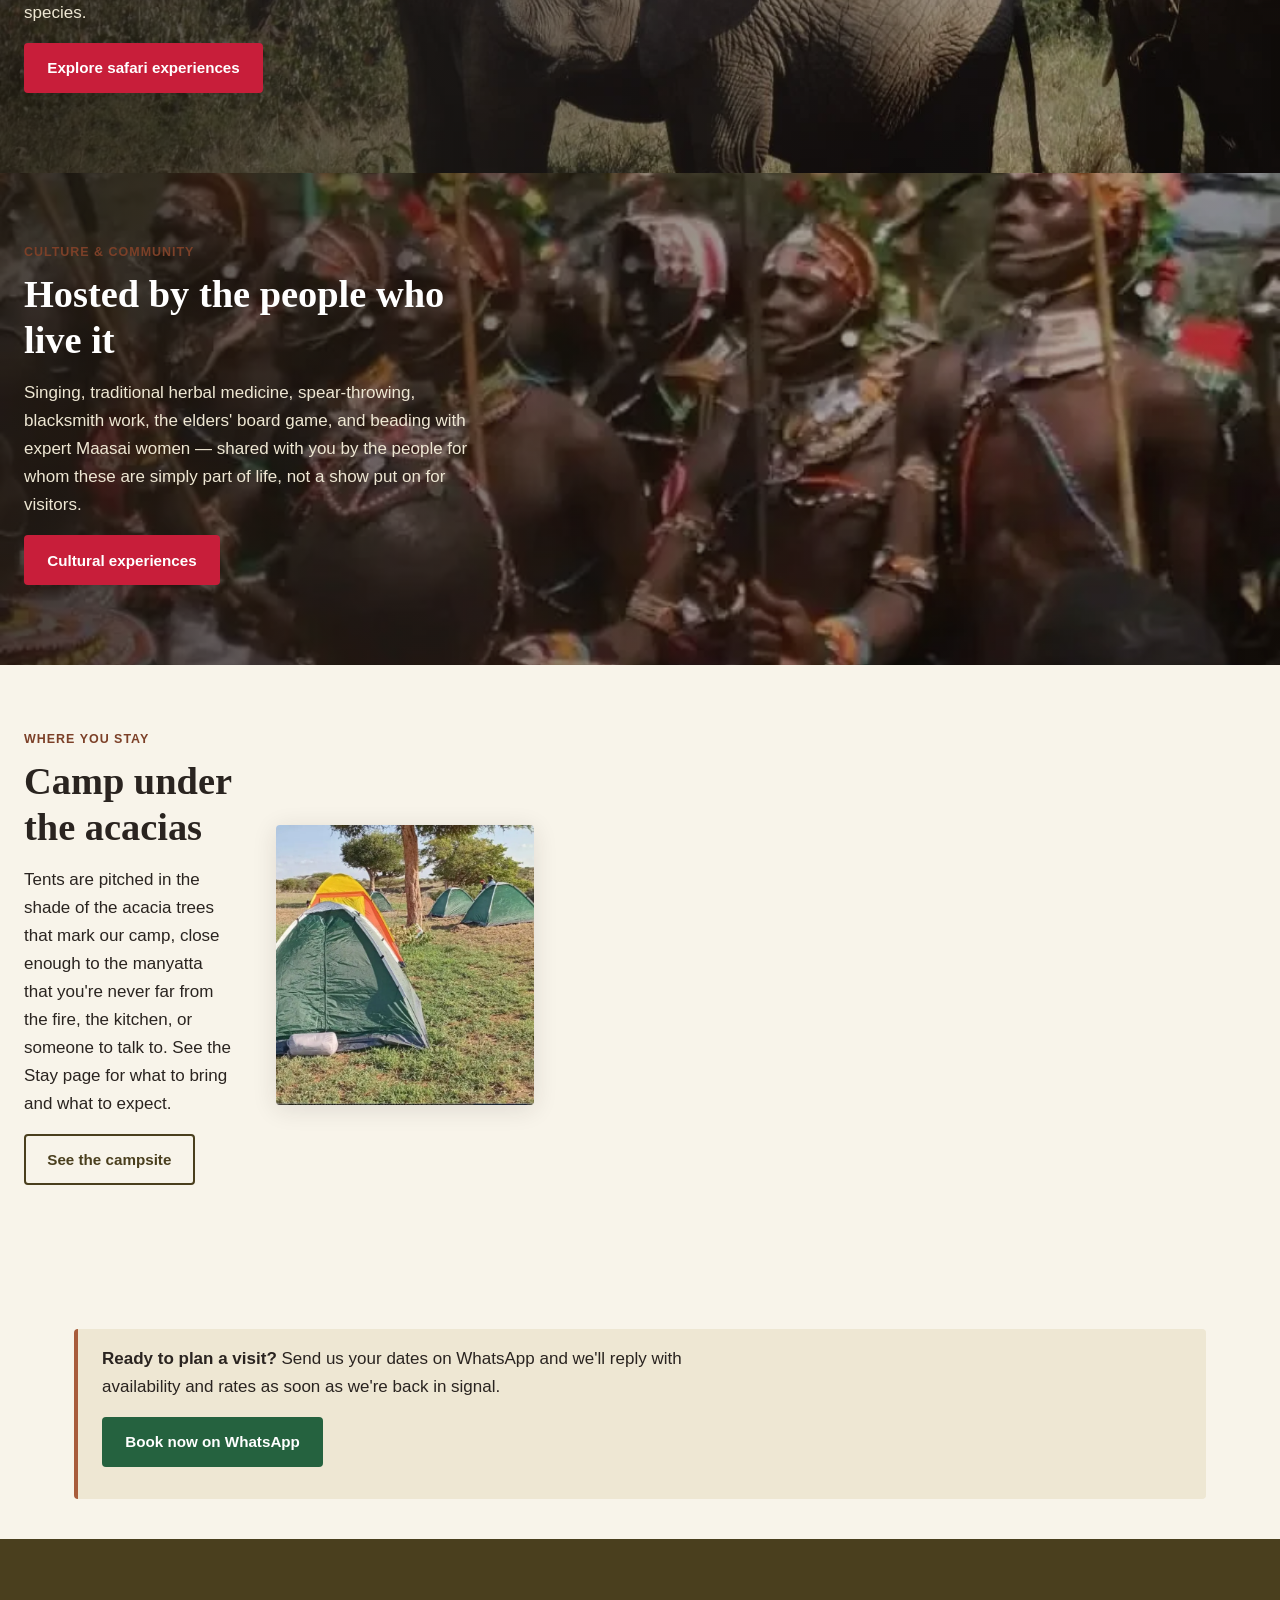
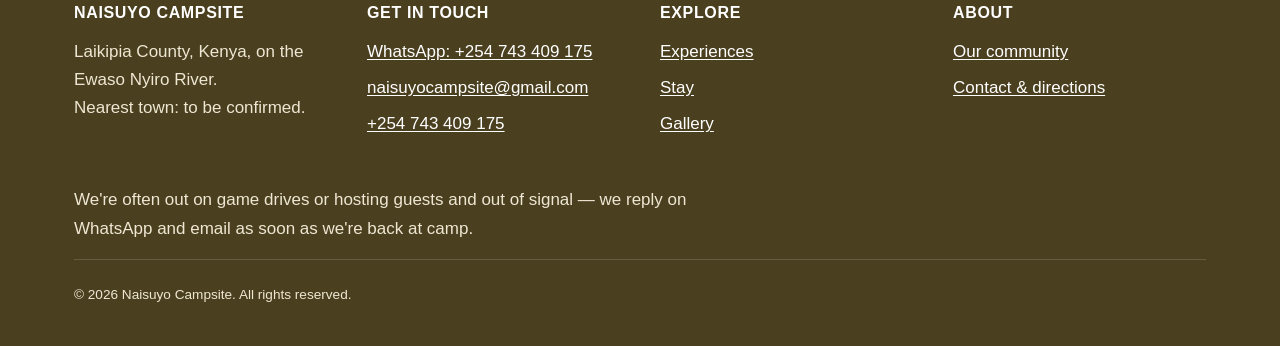
==== commit 83e9b807: "Retone primary theme color from green to dry manyatta grass Rename --color-river to --color-grass an" ====
--- a/index.html
+++ b/index.html
@@ -17,13 +17,13 @@
 <meta name="twitter:image" content="https://naisuyocampsite.co.ke/images/og-image.jpg">
 <link rel="preload" as="image" href="images/maasai-manyatta-painted-hut-1600.webp" imagesrcset="images/maasai-manyatta-painted-hut-800.webp 800w, images/maasai-manyatta-painted-hut-1600.webp 1600w" fetchpriority="high">
 <style>
-  :root{--color-earth:#a85c3b;--color-earth-dark:#7c4028;--color-scrub:#cdbf94;--color-scrub-light:#eee7d3;--color-river:#2f4a3e;--color-river-dark:#203327;--color-offwhite:#f8f4ea;--color-charcoal:#2a2420;--color-accent:#c81e3a;--color-accent-dark:#9e1830;--color-white:#fff;--font-heading:"Iowan Old Style","Palatino Linotype",Palatino,Georgia,"Times New Roman",serif;--font-body:-apple-system,BlinkMacSystemFont,"Segoe UI",Roboto,"Helvetica Neue",Arial,sans-serif;--space-1:.25rem;--space-2:.5rem;--space-3:1rem;--space-4:1.5rem;--space-5:2.5rem;--space-6:4rem;--radius:4px;}
+  :root{--color-earth:#a85c3b;--color-earth-dark:#7c4028;--color-scrub:#cdbf94;--color-scrub-light:#eee7d3;--color-grass:#4a3f1e;--color-grass-dark:#332b14;--color-offwhite:#f8f4ea;--color-charcoal:#2a2420;--color-accent:#c81e3a;--color-accent-dark:#9e1830;--color-white:#fff;--font-heading:"Iowan Old Style","Palatino Linotype",Palatino,Georgia,"Times New Roman",serif;--font-body:-apple-system,BlinkMacSystemFont,"Segoe UI",Roboto,"Helvetica Neue",Arial,sans-serif;--space-1:.25rem;--space-2:.5rem;--space-3:1rem;--space-4:1.5rem;--space-5:2.5rem;--space-6:4rem;--radius:4px;}
   *,*::before,*::after{box-sizing:border-box;}
   body{margin:0;background:var(--color-offwhite);color:var(--color-charcoal);font-family:var(--font-body);font-size:17px;line-height:1.65;}
   h1{font-family:var(--font-heading);line-height:1.15;margin:0 0 var(--space-2);font-weight:600;font-size:clamp(2rem,5vw,3.2rem);}
   .site-header{position:sticky;top:0;z-index:100;background:var(--color-offwhite);border-bottom:1px solid rgba(42,36,32,.1);}
   .site-header__bar{display:flex;align-items:center;justify-content:space-between;padding:var(--space-2) var(--space-3);max-width:1180px;margin:0 auto;gap:var(--space-2);}
-  .site-logo{font-family:var(--font-heading);font-size:1.05rem;font-weight:700;text-decoration:none;color:var(--color-river);}
+  .site-logo{font-family:var(--font-heading);font-size:1.05rem;font-weight:700;text-decoration:none;color:var(--color-grass);}
   .site-logo span{color:var(--color-earth);}
   @media (min-width:400px){.site-header__bar{padding:var(--space-3) var(--space-4);gap:var(--space-3);}.site-logo{font-size:1.35rem;white-space:nowrap;}}
   .btn{display:inline-block;padding:.7em 1.4em;border-radius:var(--radius);text-decoration:none;font-weight:700;font-size:.95rem;border:2px solid transparent;cursor:pointer;}
--- a/styles.css
+++ b/styles.css
@@ -1,6 +1,6 @@
 /* ==========================================================================
    Naisuyo Campsite — shared stylesheet
-   Palette: dry acacia scrub, red-ochre earth, deep river green, warm off-white.
+   Palette: dry acacia scrub, red-ochre earth, dry manyatta grass, warm off-white.
    One accent (beadwork red) reserved for calls-to-action only.
    ========================================================================== */
 
@@ -10,8 +10,8 @@
   --color-earth-dark: #7c4028;
   --color-scrub: #cdbf94;       /* dry acacia scrub / tan */
   --color-scrub-light: #eee7d3;
-  --color-river: #2f4a3e;       /* deep river green */
-  --color-river-dark: #203327;
+  --color-grass: #4a3f1e;       /* dry manyatta grass — khaki-brown, not green */
+  --color-grass-dark: #332b14;
   --color-offwhite: #f8f4ea;    /* warm off-white surface */
   --color-charcoal: #2a2420;    /* near-black, warm */
   --color-accent: #c81e3a;      /* beadwork red — CTAs and small accents only */
@@ -76,7 +76,7 @@
   position: absolute;
   left: var(--space-3);
   top: -60px;
-  background: var(--color-river);
+  background: var(--color-grass);
   color: var(--color-white);
   padding: var(--space-2) var(--space-3);
   border-radius: var(--radius);
@@ -143,7 +143,7 @@
   font-size: 1.05rem;
   font-weight: 700;
   text-decoration: none;
-  color: var(--color-river);
+  color: var(--color-grass);
 }
 .site-logo span { color: var(--color-earth); }
 @media (min-width: 400px) {
@@ -157,7 +157,7 @@
   justify-content: center;
   width: 44px;
   height: 44px;
-  border: 1px solid var(--color-river);
+  border: 1px solid var(--color-grass);
   border-radius: var(--radius);
   background: transparent;
   cursor: pointer;
@@ -169,7 +169,7 @@
   display: block;
   width: 20px;
   height: 2px;
-  background: var(--color-river);
+  background: var(--color-grass);
   position: relative;
   transition: transform 0.2s ease, opacity 0.2s ease;
 }
@@ -211,7 +211,7 @@
   margin-left: auto;
   width: 40px;
   height: 40px;
-  border: 1px solid var(--color-river);
+  border: 1px solid var(--color-grass);
   border-radius: var(--radius);
   background: transparent;
   font-size: 1.2rem;
@@ -257,10 +257,10 @@
 .btn--accent:hover { background: var(--color-accent-dark); }
 .btn--outline {
   background: transparent;
-  border-color: var(--color-river);
-  color: var(--color-river);
-}
-.btn--outline:hover { background: var(--color-river); color: var(--color-white); }
+  border-color: var(--color-grass);
+  color: var(--color-grass);
+}
+.btn--outline:hover { background: var(--color-grass); color: var(--color-white); }
 .btn--whatsapp {
   background: #25623f;
   color: var(--color-white);
@@ -268,7 +268,7 @@
 .btn--whatsapp:hover { background: #1d4d32; }
 .btn--block { display: block; width: 100%; }
 .btn--ghost-light { background: transparent; border-color: var(--color-white); color: var(--color-white); }
-.btn--ghost-light:hover { background: var(--color-white); color: var(--color-river); }
+.btn--ghost-light:hover { background: var(--color-white); color: var(--color-grass); }
 
 .header-cta {
   order: 2;
@@ -397,7 +397,7 @@
   border-bottom: 1px solid rgba(42,36,32,0.12);
 }
 .feature-list__item:last-child { border-bottom: none; }
-.feature-list__item h3 { color: var(--color-river); margin-bottom: var(--space-1); }
+.feature-list__item h3 { color: var(--color-grass); margin-bottom: var(--space-1); }
 .feature-list__item p { margin-bottom: 0; }
 
 /* ---- Rates table ---- */
@@ -414,7 +414,7 @@
   border-radius: var(--radius);
   padding: var(--space-3);
 }
-.rates-table__row > span:first-child { font-weight: 700; color: var(--color-river); }
+.rates-table__row > span:first-child { font-weight: 700; color: var(--color-grass); }
 .rates-table__row--head { display: none; }
 .rates-table__note { margin-top: var(--space-3); font-size: 0.9rem; color: var(--color-charcoal); opacity: 0.8; }
 @media (min-width: 640px) {
@@ -550,7 +550,7 @@
 
 /* ---- Footer ---- */
 .site-footer {
-  background: var(--color-river);
+  background: var(--color-grass);
   color: var(--color-scrub-light);
   padding: var(--space-6) 0 var(--space-5);
 }
@@ -617,7 +617,7 @@
 .pill {
   display: inline-block;
   background: var(--color-scrub-light);
-  color: var(--color-river);
+  color: var(--color-grass);
   padding: 0.3em 0.8em;
   border-radius: 999px;
   font-size: 0.85rem;
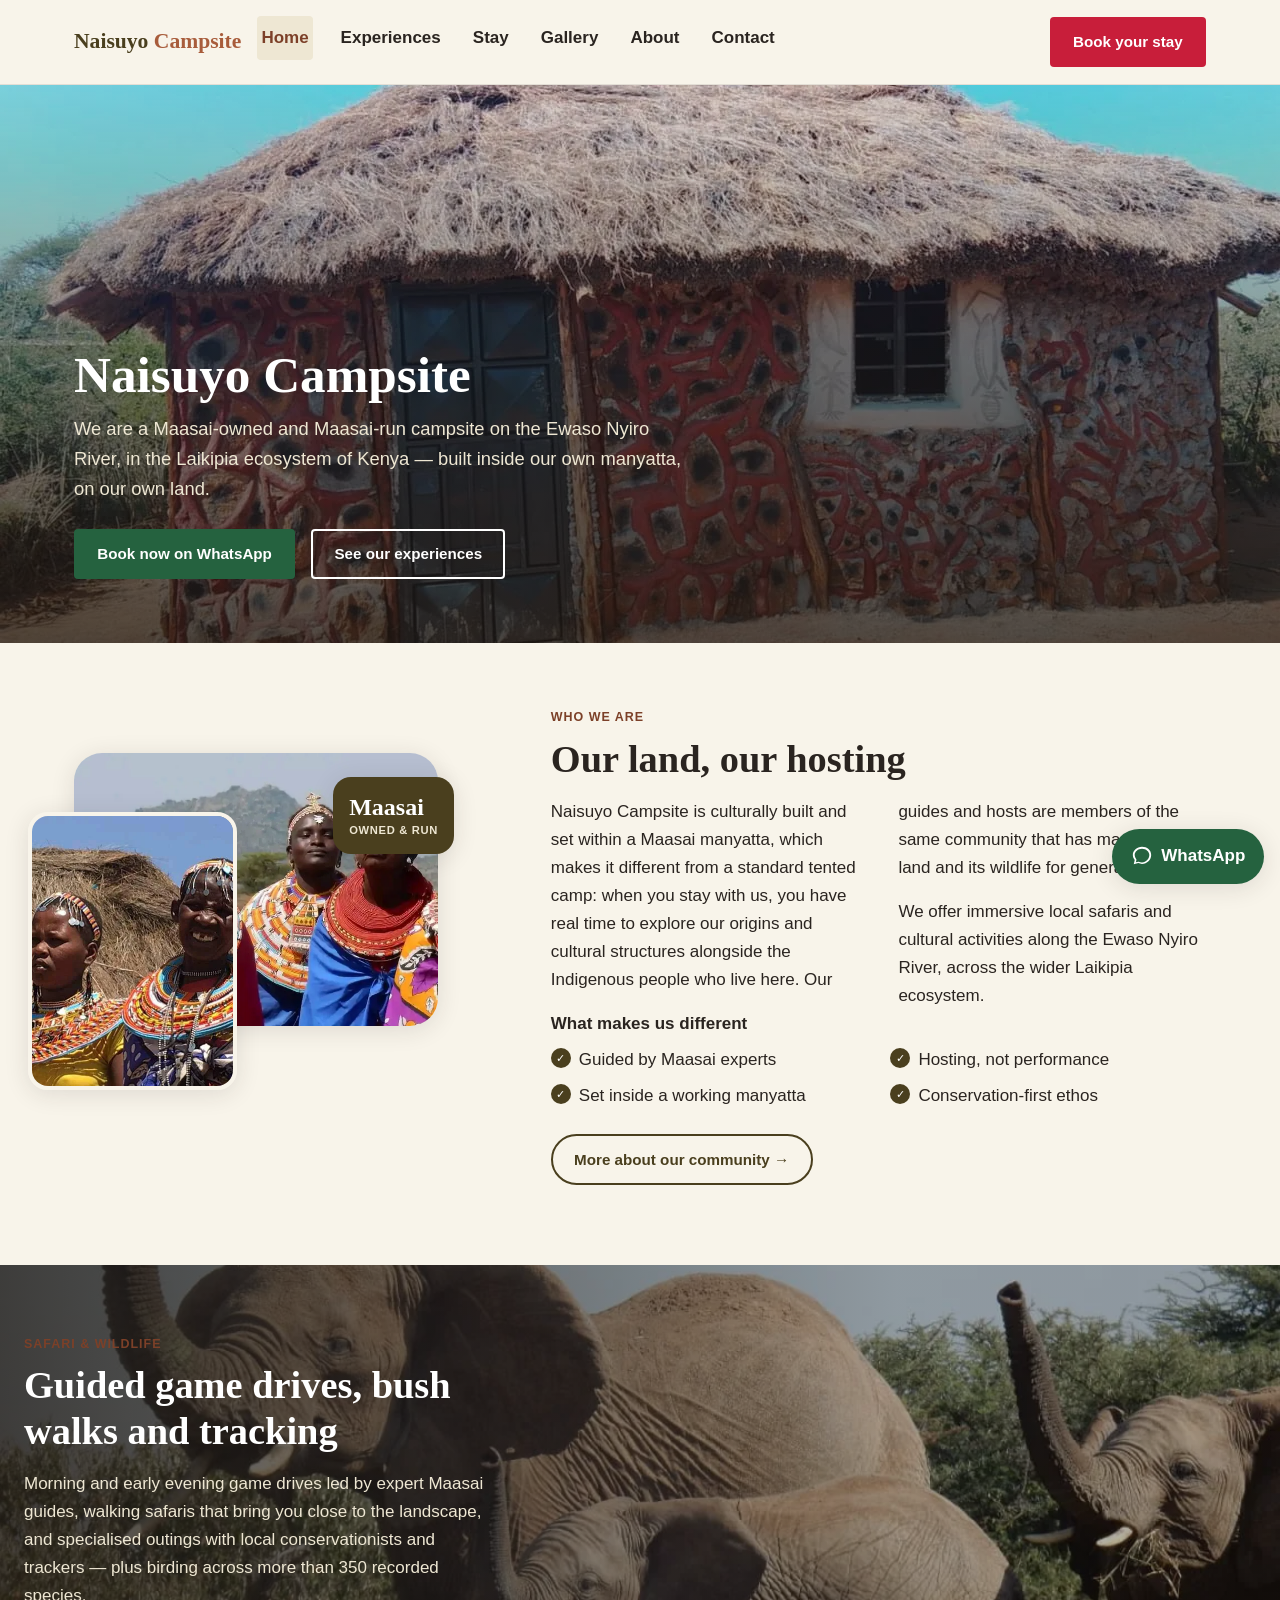
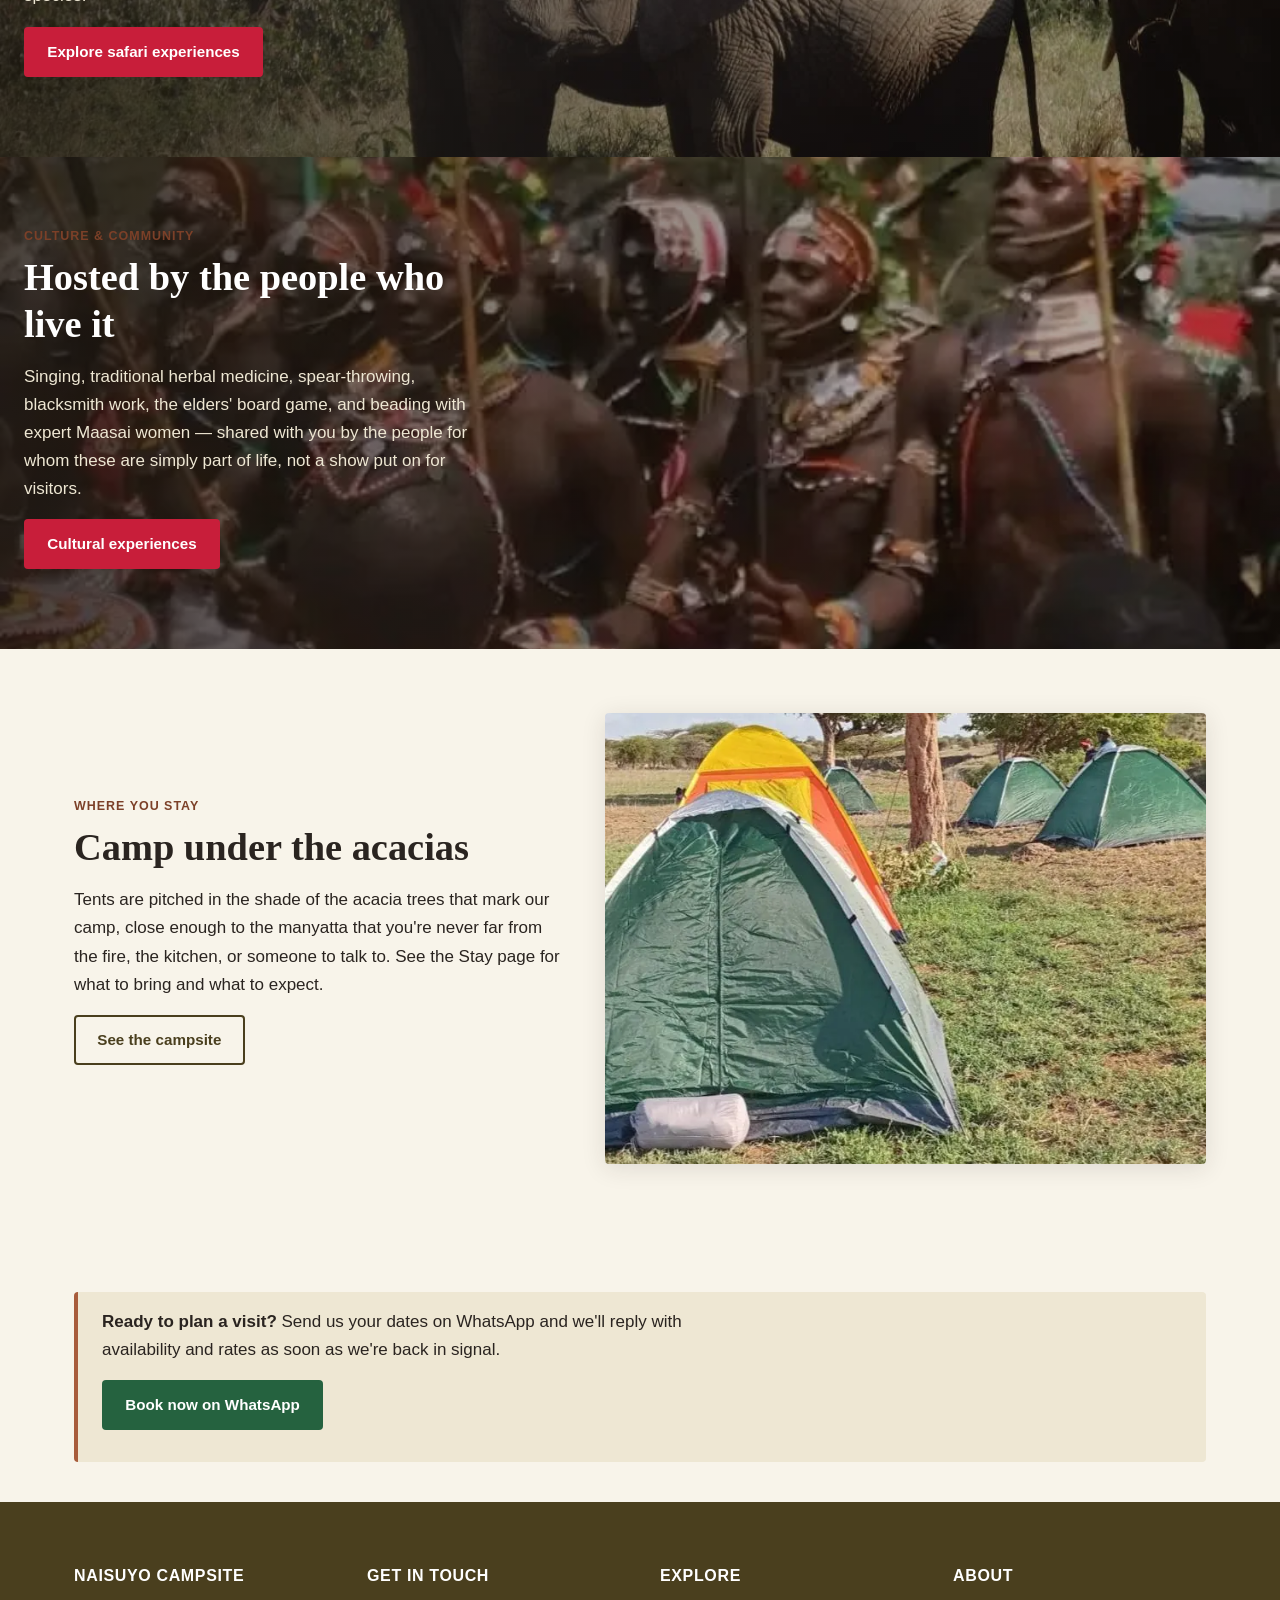
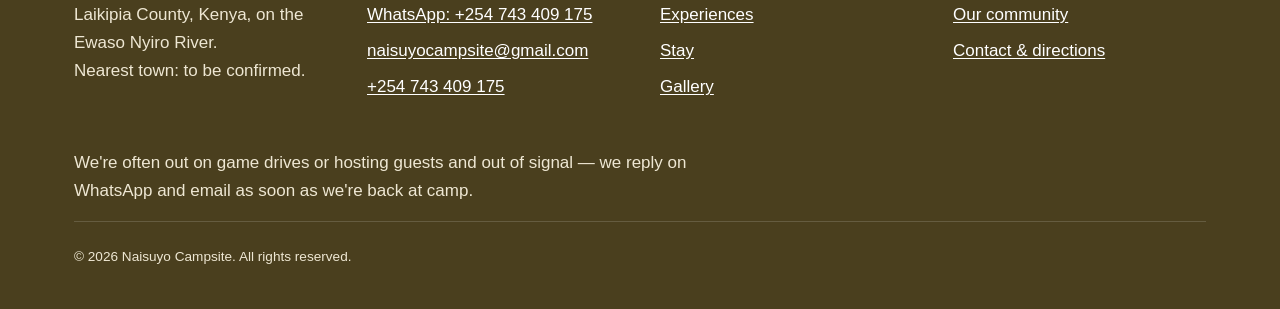
==== commit 4af3de00: "Redesign homepage about section, fix band layout bugs sitewide - Fix a real bug: the outer <section>" ====
--- a/index.html
+++ b/index.html
@@ -5,16 +5,16 @@
 <meta name="viewport" content="width=device-width, initial-scale=1.0">
 <title>Naisuyo Campsite — Maasai-Owned Camp in Laikipia, Kenya</title>
 <meta name="description" content="Naisuyo Campsite is a Maasai-owned and Maasai-run camp on the Ewaso Nyiro River in Laikipia, Kenya, offering guided safaris and cultural hosting inside a working manyatta.">
-<link rel="canonical" href="https://naisuyocampsite.co.ke/">
+<link rel="canonical" href="https://naisuyo.co.ke/">
 <meta property="og:type" content="website">
 <meta property="og:title" content="Naisuyo Campsite — Maasai-Owned Camp in Laikipia, Kenya">
 <meta property="og:description" content="A Maasai-owned campsite on the Ewaso Nyiro River, Laikipia, Kenya. Guided safaris, wildlife tracking and genuine cultural hosting inside a working manyatta.">
-<meta property="og:image" content="https://naisuyocampsite.co.ke/images/og-image.jpg">
-<meta property="og:url" content="https://naisuyocampsite.co.ke/">
+<meta property="og:image" content="https://naisuyo.co.ke/images/og-image.jpg">
+<meta property="og:url" content="https://naisuyo.co.ke/">
 <meta name="twitter:card" content="summary_large_image">
 <meta name="twitter:title" content="Naisuyo Campsite — Maasai-Owned Camp in Laikipia, Kenya">
 <meta name="twitter:description" content="A Maasai-owned campsite on the Ewaso Nyiro River, Laikipia, Kenya. Guided safaris, wildlife tracking and genuine cultural hosting inside a working manyatta.">
-<meta name="twitter:image" content="https://naisuyocampsite.co.ke/images/og-image.jpg">
+<meta name="twitter:image" content="https://naisuyo.co.ke/images/og-image.jpg">
 <link rel="preload" as="image" href="images/maasai-manyatta-painted-hut-1600.webp" imagesrcset="images/maasai-manyatta-painted-hut-800.webp 800w, images/maasai-manyatta-painted-hut-1600.webp 1600w" fetchpriority="high">
 <style>
   :root{--color-earth:#a85c3b;--color-earth-dark:#7c4028;--color-scrub:#cdbf94;--color-scrub-light:#eee7d3;--color-grass:#4a3f1e;--color-grass-dark:#332b14;--color-offwhite:#f8f4ea;--color-charcoal:#2a2420;--color-accent:#c81e3a;--color-accent-dark:#9e1830;--color-white:#fff;--font-heading:"Iowan Old Style","Palatino Linotype",Palatino,Georgia,"Times New Roman",serif;--font-body:-apple-system,BlinkMacSystemFont,"Segoe UI",Roboto,"Helvetica Neue",Arial,sans-serif;--space-1:.25rem;--space-2:.5rem;--space-3:1rem;--space-4:1.5rem;--space-5:2.5rem;--space-6:4rem;--radius:4px;}
@@ -89,13 +89,22 @@
     </div>
   </section>
 
-  <section class="section band fade-up">
+  <section class="section fade-up">
     <div class="container band band--text-heavy">
-      <div class="band__media">
-        <picture>
+      <div class="band__media about-collage">
+        <picture class="about-collage__main">
           <source type="image/webp" srcset="images/maasai-women-beaded-collars-portrait-800.webp 800w, images/maasai-women-beaded-collars-portrait-1600.webp 1600w" sizes="(min-width: 900px) 30vw, 90vw">
           <source type="image/jpeg" srcset="images/maasai-women-beaded-collars-portrait-800.jpg 800w, images/maasai-women-beaded-collars-portrait-1600.jpg 1600w" sizes="(min-width: 900px) 30vw, 90vw">
           <img src="images/maasai-women-beaded-collars-portrait-800.jpg" width="720" height="540" alt="Three Maasai women in full beaded collars, standing together with the Laikipia hills behind them" loading="lazy" decoding="async">
+        </picture>
+        <div class="about-collage__badge">
+          <span class="about-collage__badge-label">Maasai</span>
+          <span class="about-collage__badge-sub">Owned &amp; run</span>
+        </div>
+        <picture class="about-collage__secondary">
+          <source type="image/webp" srcset="images/maasai-elder-and-woman-portrait-800.webp 800w, images/maasai-elder-and-woman-portrait-1600.webp 1600w" sizes="150px">
+          <source type="image/jpeg" srcset="images/maasai-elder-and-woman-portrait-800.jpg 800w, images/maasai-elder-and-woman-portrait-1600.jpg 1600w" sizes="150px">
+          <img src="images/maasai-elder-and-woman-portrait-800.jpg" width="720" height="540" alt="Close portrait of two Maasai women, one an elder, in beaded collars" loading="lazy" decoding="async">
         </picture>
       </div>
       <div class="band__text">
@@ -105,7 +114,14 @@
           <p>Naisuyo Campsite is culturally built and set within a Maasai manyatta, which makes it different from a standard tented camp: when you stay with us, you have real time to explore our origins and cultural structures alongside the Indigenous people who live here. Our guides and hosts are members of the same community that has managed this land and its wildlife for generations.</p>
           <p>We offer immersive local safaris and cultural activities along the Ewaso Nyiro River, across the wider Laikipia ecosystem.</p>
         </div>
-        <p><a class="btn btn--outline" href="about.html">More about our community</a></p>
+        <p class="checklist-label">What makes us different</p>
+        <ul class="checklist">
+          <li class="checklist__item"><span class="checklist__icon" aria-hidden="true">&check;</span>Guided by Maasai experts</li>
+          <li class="checklist__item"><span class="checklist__icon" aria-hidden="true">&check;</span>Hosting, not performance</li>
+          <li class="checklist__item"><span class="checklist__icon" aria-hidden="true">&check;</span>Set inside a working manyatta</li>
+          <li class="checklist__item"><span class="checklist__icon" aria-hidden="true">&check;</span>Conservation-first ethos</li>
+        </ul>
+        <p><a class="btn btn--outline btn--pill" href="about.html">More about our community &rarr;</a></p>
       </div>
     </div>
   </section>
@@ -136,7 +152,7 @@
     </div>
   </section>
 
-  <section class="section band band--reverse fade-up">
+  <section class="section fade-up">
     <div class="container band band--reverse">
       <div class="band__media">
         <picture>
@@ -176,7 +192,7 @@
         <h4>Get in touch</h4>
         <ul>
           <li><a href="https://wa.me/254743409175">WhatsApp: +254 743 409 175</a></li>
-          <li><a href="mailto:naisuyocampsite@gmail.com?subject=Enquiry%20from%20naisuyocampsite.co.ke">naisuyocampsite@gmail.com</a></li>
+          <li><a href="mailto:naisuyocampsite@gmail.com?subject=Enquiry%20from%20naisuyo.co.ke">naisuyocampsite@gmail.com</a></li>
           <li><a href="tel:+254743409175">+254 743 409 175</a></li>
         </ul>
       </div>
@@ -216,8 +232,8 @@
   "@type": "Campground",
   "name": "Naisuyo Campsite",
   "description": "Naisuyo Campsite is a Maasai-owned campsite offering immersive local safaris and cultural activities along the Ewaso Nyiro River, across the Laikipia ecosystem of Kenya.",
-  "url": "https://naisuyocampsite.co.ke/",
-  "image": "https://naisuyocampsite.co.ke/images/og-image.jpg",
+  "url": "https://naisuyo.co.ke/",
+  "image": "https://naisuyo.co.ke/images/og-image.jpg",
   "telephone": "+254743409175",
   "email": "naisuyocampsite@gmail.com",
   "address": {
--- a/styles.css
+++ b/styles.css
@@ -347,7 +347,7 @@
   gap: var(--space-5);
   align-items: center;
 }
-.band__media img { border-radius: var(--radius); box-shadow: var(--shadow-soft); }
+.band__media img { border-radius: var(--radius); box-shadow: var(--shadow-soft); aspect-ratio: 4 / 3; object-fit: cover; width: 100%; }
 .band__text .eyebrow { display: block; }
 @media (min-width: 900px) {
   .band { grid-template-columns: 1.1fr 0.9fr; }
@@ -356,7 +356,7 @@
   /* More text than a portrait image can visually balance — give the copy
      more width and let it flow in two columns instead of one tall strip.
      .band__media is first in the DOM, so the narrow fraction goes first. */
-  .band--text-heavy { grid-template-columns: 0.6fr 1.4fr; }
+  .band--text-heavy { grid-template-columns: 0.8fr 1.2fr; }
 }
 .band__copy p { margin-bottom: var(--space-3); }
 @media (min-width: 640px) {
@@ -366,6 +366,93 @@
   }
   .band__copy p { max-width: none; }
 }
+
+/* ---- About collage: two overlapping photos + a stat-style badge ---- */
+.about-collage {
+  position: relative;
+  max-width: 380px;
+  margin: 0 auto var(--space-6);
+  padding: 0 var(--space-3) var(--space-6) 0;
+}
+.about-collage__main img {
+  border-radius: 28px;
+  box-shadow: var(--shadow-soft);
+  width: 100%;
+  aspect-ratio: 4 / 3;
+  object-fit: cover;
+}
+.about-collage__badge {
+  position: absolute;
+  top: var(--space-4);
+  right: 0;
+  background: var(--color-grass);
+  color: var(--color-white);
+  border-radius: 18px;
+  padding: var(--space-3);
+  box-shadow: var(--shadow-soft);
+  line-height: 1.2;
+}
+.about-collage__badge-label {
+  display: block;
+  font-family: var(--font-heading);
+  font-size: 1.5rem;
+  font-weight: 700;
+}
+.about-collage__badge-sub {
+  display: block;
+  font-size: 0.7rem;
+  font-weight: 700;
+  letter-spacing: 0.06em;
+  text-transform: uppercase;
+  color: var(--color-scrub-light);
+  margin-top: 0.2em;
+}
+.about-collage__secondary {
+  position: absolute;
+  bottom: 0;
+  left: -12%;
+  width: 55%;
+}
+.about-collage__secondary img {
+  border-radius: 20px;
+  border: 4px solid var(--color-offwhite);
+  box-shadow: var(--shadow-soft);
+  width: 100%;
+  aspect-ratio: 3 / 4;
+  object-fit: cover;
+}
+@media (min-width: 480px) {
+  .about-collage { margin: 0 0 var(--space-6); }
+}
+
+/* ---- Checklist (paired with the collage) ---- */
+.checklist-label { font-weight: 700; margin-bottom: var(--space-2); }
+.checklist {
+  list-style: none;
+  padding: 0;
+  margin: 0 0 var(--space-4);
+  display: grid;
+  gap: var(--space-2) var(--space-4);
+}
+.checklist__item { display: flex; align-items: flex-start; gap: var(--space-2); margin-bottom: 0; }
+.checklist__icon {
+  flex-shrink: 0;
+  width: 20px;
+  height: 20px;
+  border-radius: 50%;
+  background: var(--color-grass);
+  color: var(--color-white);
+  display: inline-flex;
+  align-items: center;
+  justify-content: center;
+  font-size: 0.7rem;
+  margin-top: 0.15em;
+}
+@media (min-width: 480px) {
+  .checklist { grid-template-columns: 1fr 1fr; }
+}
+
+.btn--pill { border-radius: 999px; }
 
 .band-full {
   position: relative;
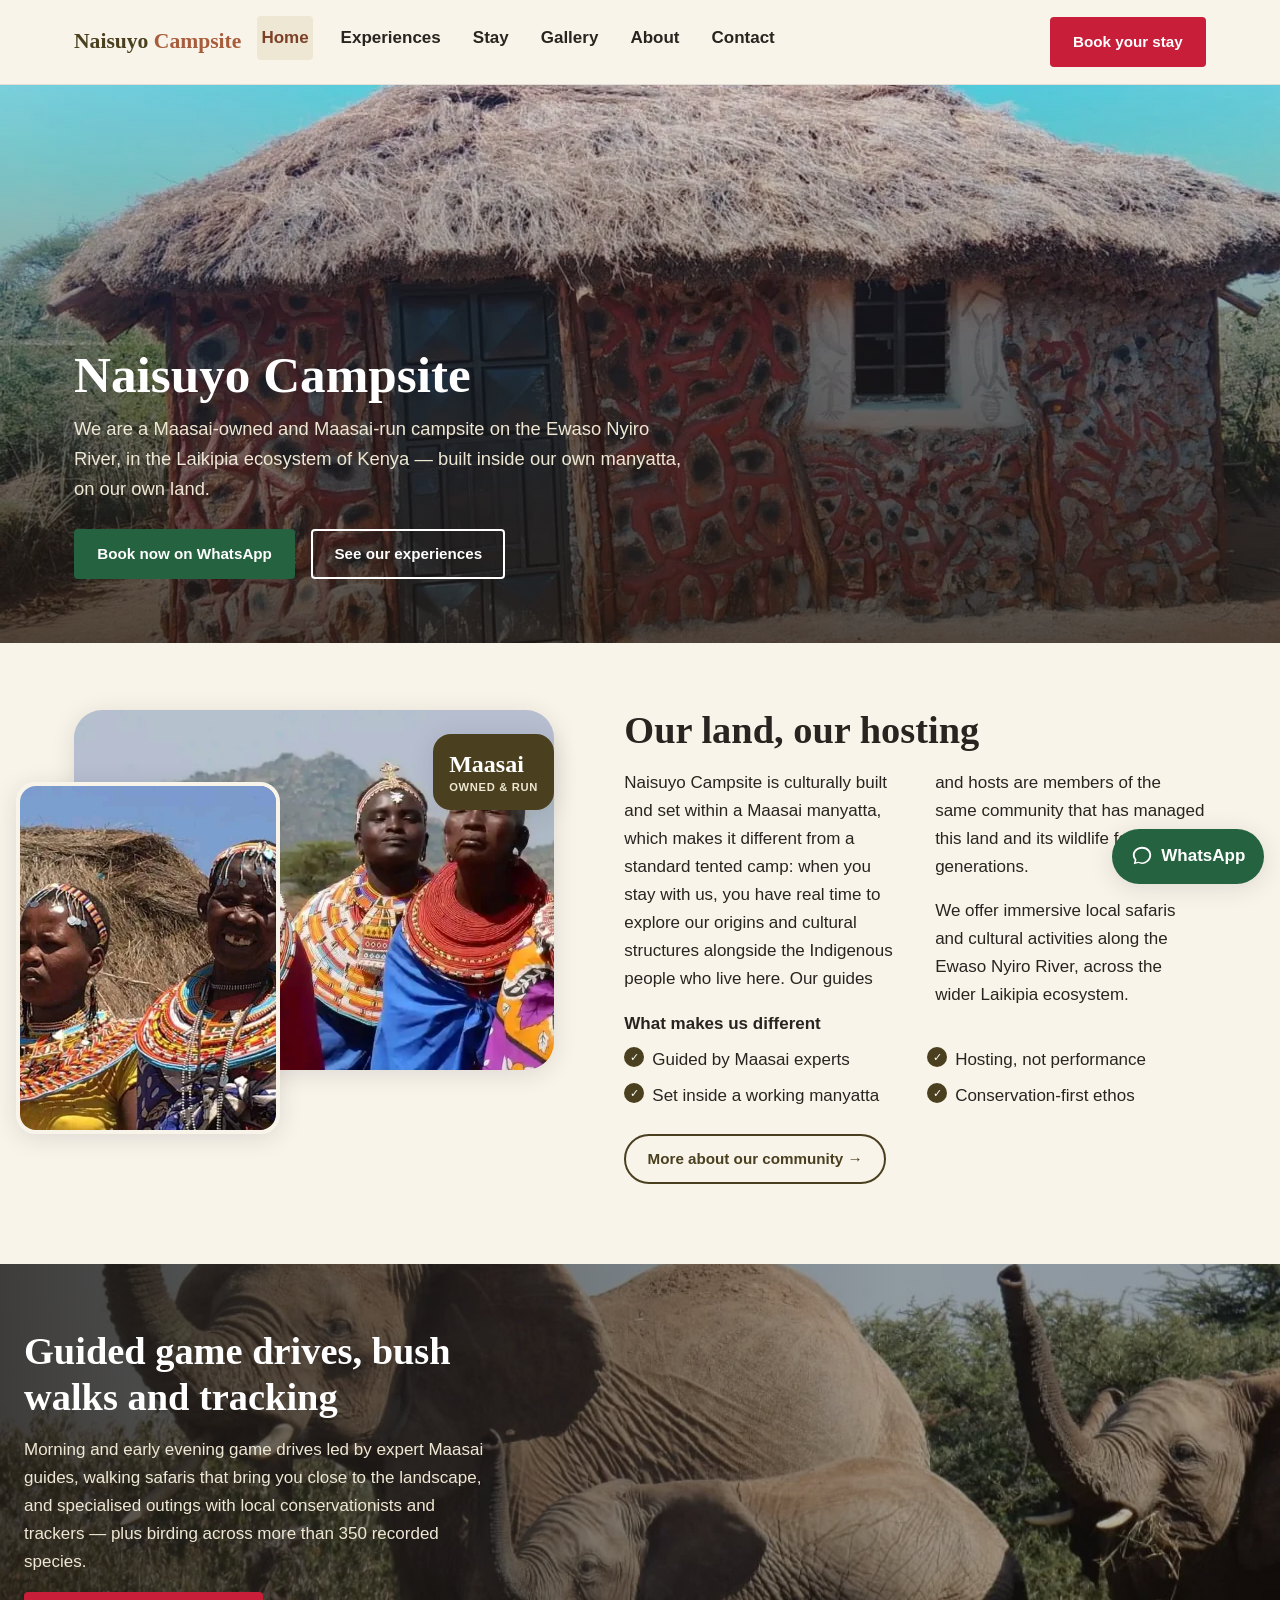
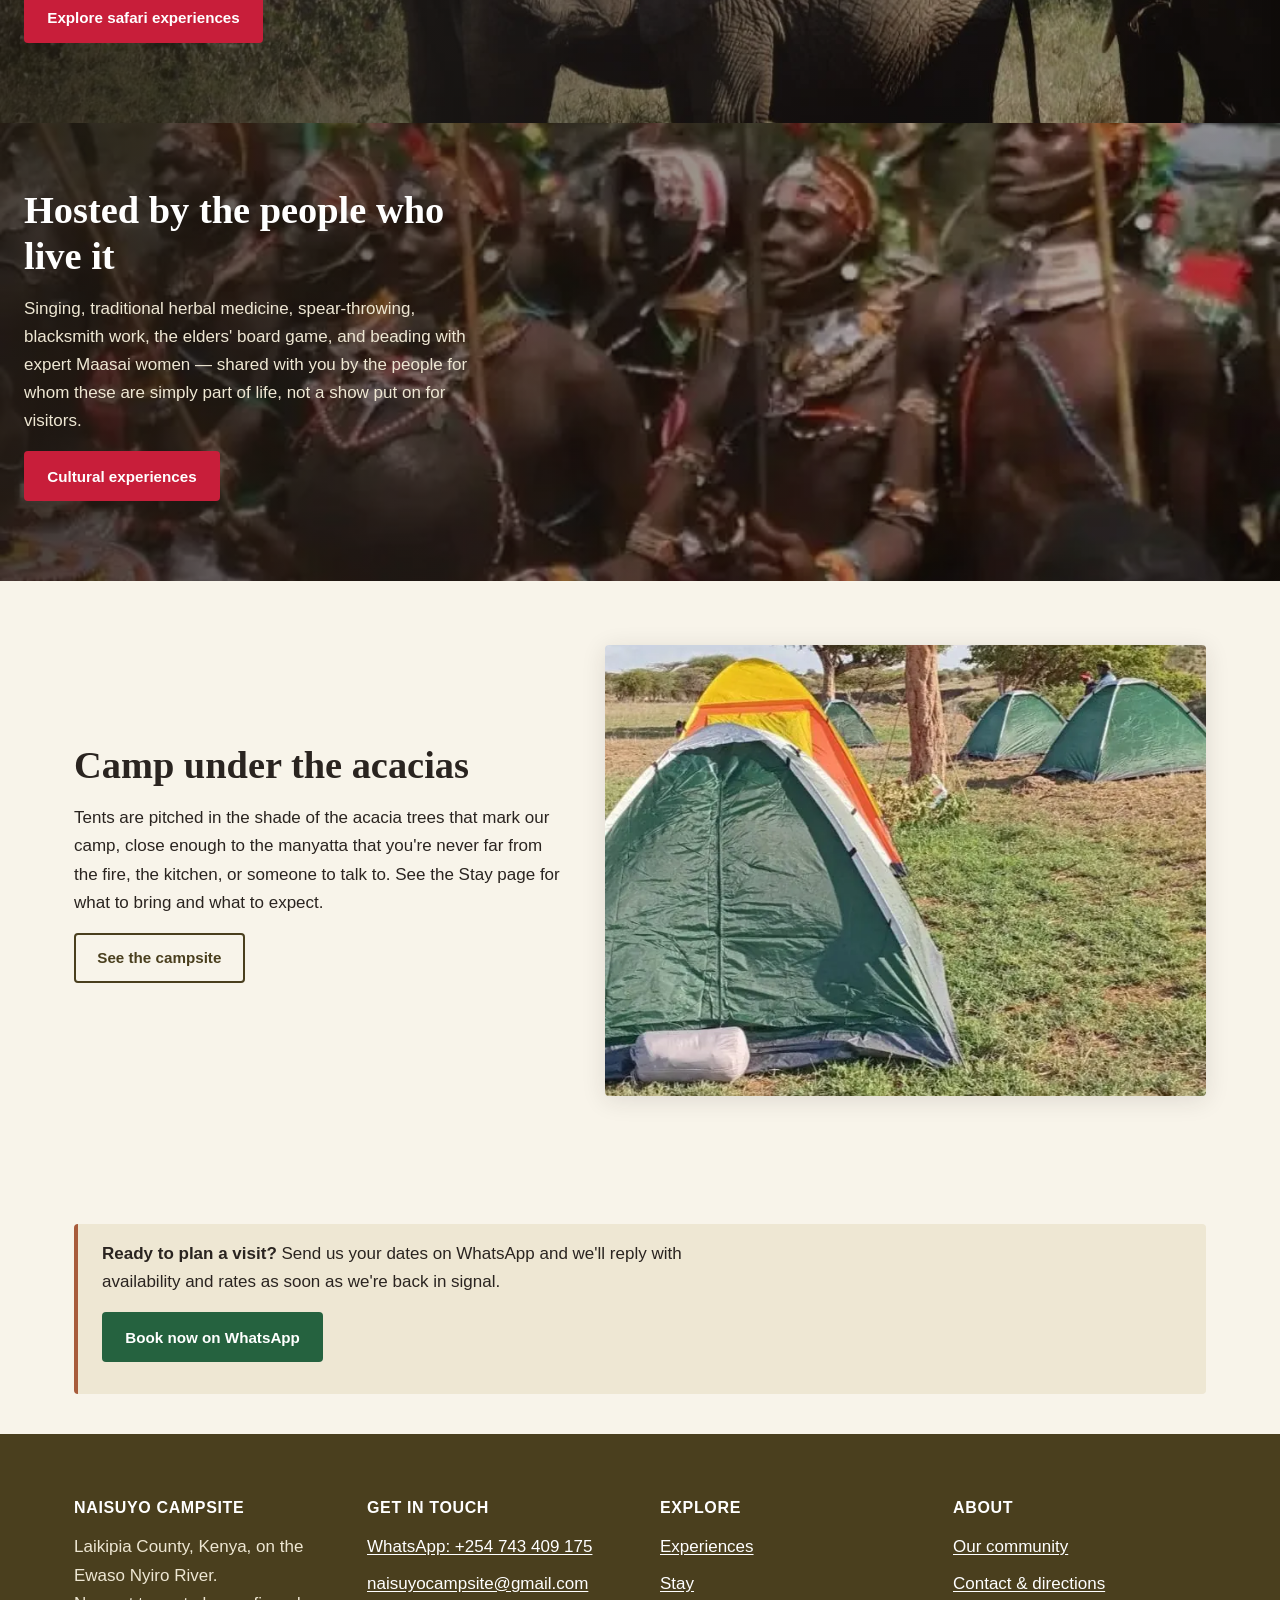
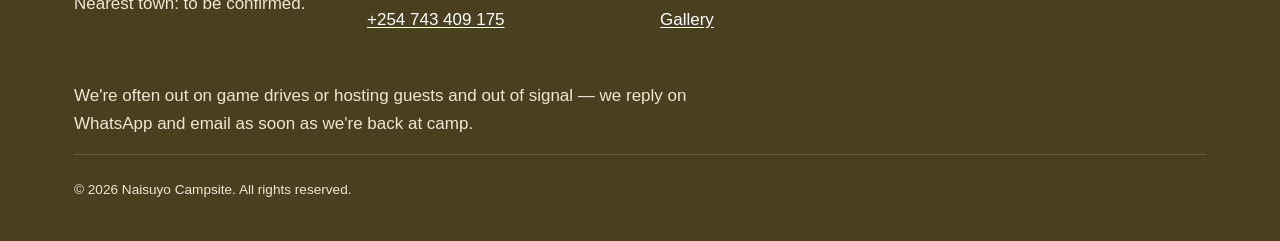
==== commit cca14fbc: "Enlarge homepage collage, remove eyebrow labels, fix anchor scroll bug - Increase the "who we are" p" ====
--- a/index.html
+++ b/index.html
@@ -108,7 +108,6 @@
         </picture>
       </div>
       <div class="band__text">
-        <span class="eyebrow">Who we are</span>
         <h2>Our land, our hosting</h2>
         <div class="band__copy">
           <p>Naisuyo Campsite is culturally built and set within a Maasai manyatta, which makes it different from a standard tented camp: when you stay with us, you have real time to explore our origins and cultural structures alongside the Indigenous people who live here. Our guides and hosts are members of the same community that has managed this land and its wildlife for generations.</p>
@@ -132,7 +131,6 @@
       <img src="images/elephant-family-with-calf-1600.jpg" width="1152" height="864" alt="Elephant family with a calf, trunks raised, in Laikipia bush" loading="lazy" decoding="async">
     </picture>
     <div class="band-full__content">
-      <span class="eyebrow">Safari &amp; wildlife</span>
       <h2>Guided game drives, bush walks and tracking</h2>
       <p>Morning and early evening game drives led by expert Maasai guides, walking safaris that bring you close to the landscape, and specialised outings with local conservationists and trackers — plus birding across more than 350 recorded species.</p>
       <p><a class="btn btn--accent" href="experiences.html">Explore safari experiences</a></p>
@@ -145,7 +143,6 @@
       <img src="images/maasai-warriors-ceremonial-headdress-1600.jpg" width="720" height="540" alt="Maasai men in feathered ceremonial headdresses and beadwork, spears in hand, at a community gathering" loading="lazy" decoding="async">
     </picture>
     <div class="band-full__content">
-      <span class="eyebrow">Culture &amp; community</span>
       <h2>Hosted by the people who live it</h2>
       <p>Singing, traditional herbal medicine, spear-throwing, blacksmith work, the elders' board game, and beading with expert Maasai women — shared with you by the people for whom these are simply part of life, not a show put on for visitors.</p>
       <p><a class="btn btn--accent" href="experiences.html">Cultural experiences</a></p>
@@ -162,7 +159,6 @@
         </picture>
       </div>
       <div class="band__text">
-        <span class="eyebrow">Where you stay</span>
         <h2>Camp under the acacias</h2>
         <p>Tents are pitched in the shade of the acacia trees that mark our camp, close enough to the manyatta that you're never far from the fire, the kitchen, or someone to talk to. See the Stay page for what to bring and what to expect.</p>
         <p><a class="btn btn--outline" href="stay.html">See the campsite</a></p>
--- a/styles.css
+++ b/styles.css
@@ -104,22 +104,14 @@
   padding: 0 var(--space-4);
 }
 main { display: block; }
+/* Keep in-page anchor targets clear of the sticky header on jump/scroll */
+[id] { scroll-margin-top: 6rem; }
 .section {
   padding: var(--space-6) 0;
 }
 .section--tight { padding: var(--space-5) 0; }
 .section-header { max-width: 46rem; margin-bottom: var(--space-5); }
 .section-header--right { margin-left: auto; text-align: right; }
-.eyebrow {
-  display: inline-block;
-  font-family: var(--font-body);
-  font-weight: 700;
-  letter-spacing: 0.08em;
-  text-transform: uppercase;
-  font-size: 0.78rem;
-  color: var(--color-earth-dark);
-  margin-bottom: var(--space-2);
-}
 
 /* ---- Header ---- */
 .site-header {
@@ -348,7 +340,6 @@
   align-items: center;
 }
 .band__media img { border-radius: var(--radius); box-shadow: var(--shadow-soft); aspect-ratio: 4 / 3; object-fit: cover; width: 100%; }
-.band__text .eyebrow { display: block; }
 @media (min-width: 900px) {
   .band { grid-template-columns: 1.1fr 0.9fr; }
   .band--reverse { grid-template-columns: 0.9fr 1.1fr; }
@@ -356,7 +347,7 @@
   /* More text than a portrait image can visually balance — give the copy
      more width and let it flow in two columns instead of one tall strip.
      .band__media is first in the DOM, so the narrow fraction goes first. */
-  .band--text-heavy { grid-template-columns: 0.8fr 1.2fr; }
+  .band--text-heavy { grid-template-columns: 0.95fr 1.05fr; gap: var(--space-4); }
 }
 .band__copy p { margin-bottom: var(--space-3); }
 @media (min-width: 640px) {
@@ -370,9 +361,9 @@
 /* ---- About collage: two overlapping photos + a stat-style badge ---- */
 .about-collage {
   position: relative;
-  max-width: 380px;
+  max-width: 480px;
   margin: 0 auto var(--space-6);
-  padding: 0 var(--space-3) var(--space-6) 0;
+  padding: 0 0 var(--space-6) 0;
 }
 .about-collage__main img {
   border-radius: 28px;
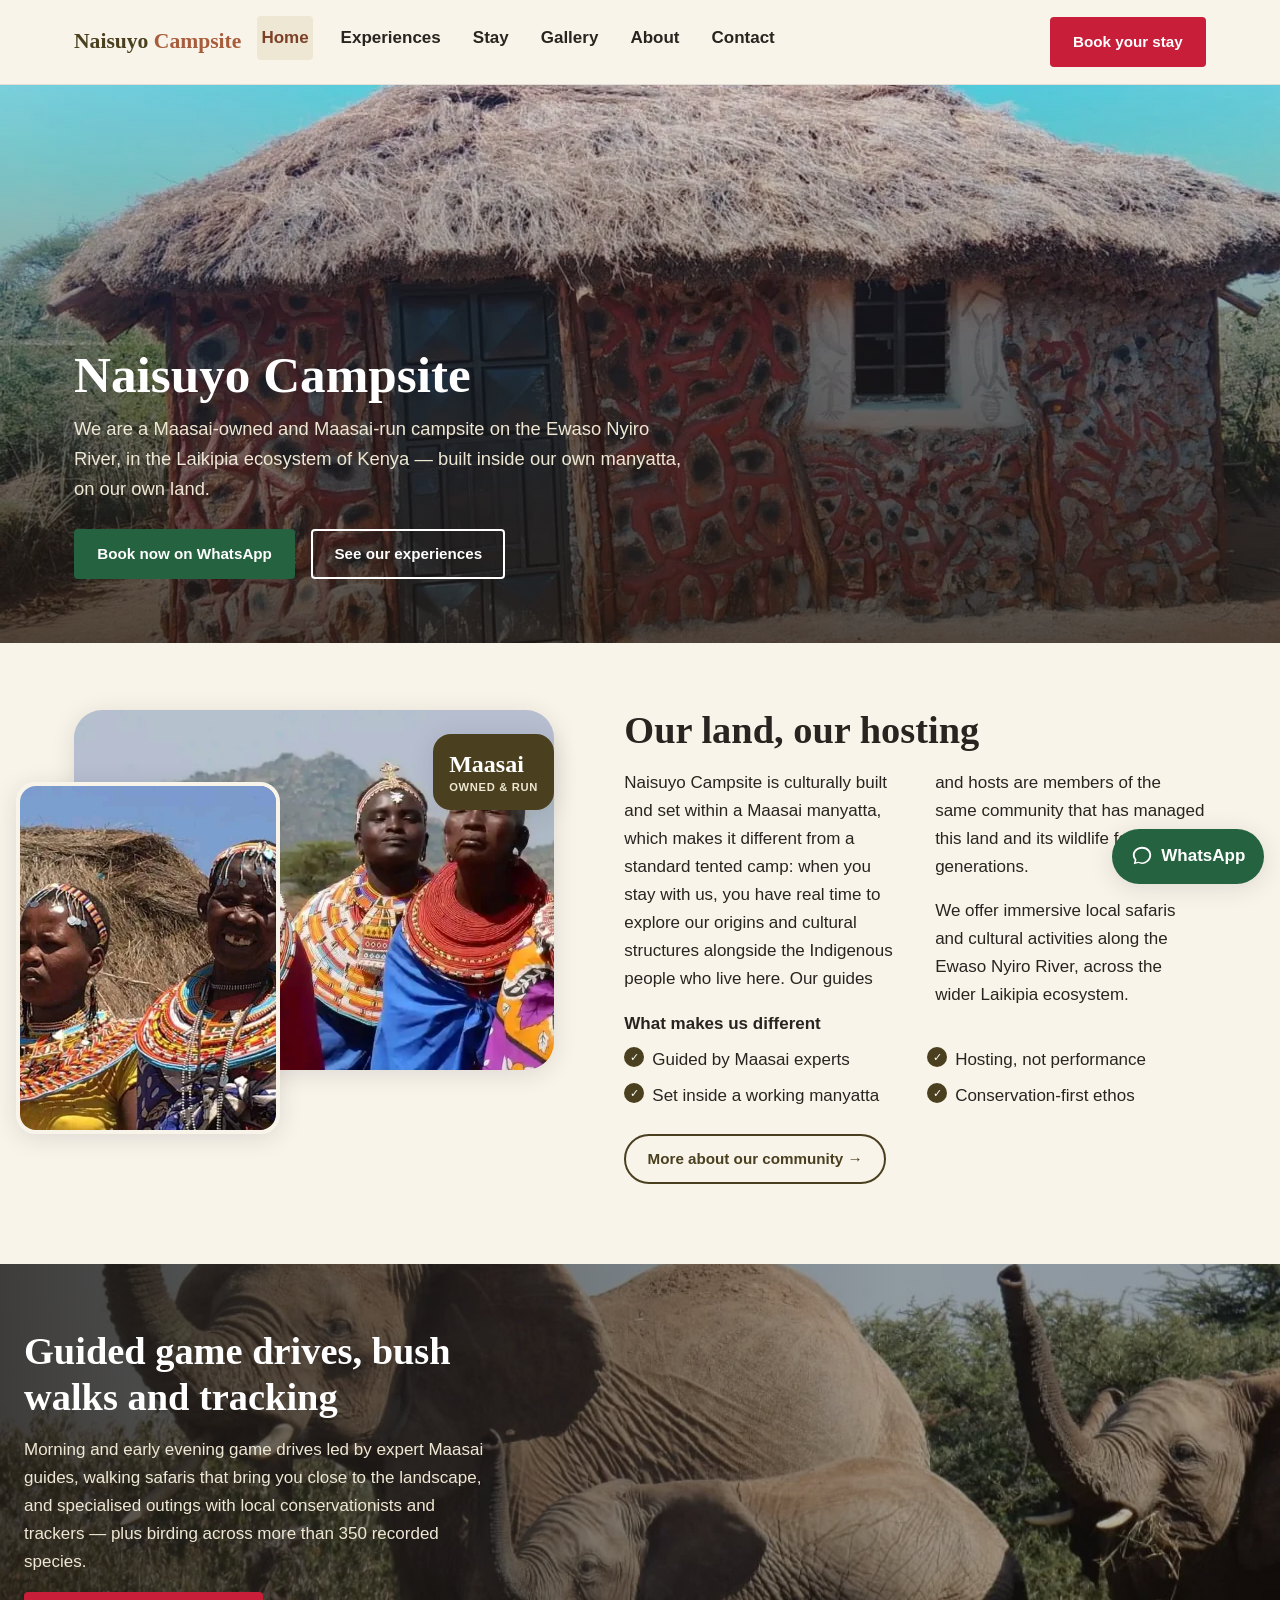
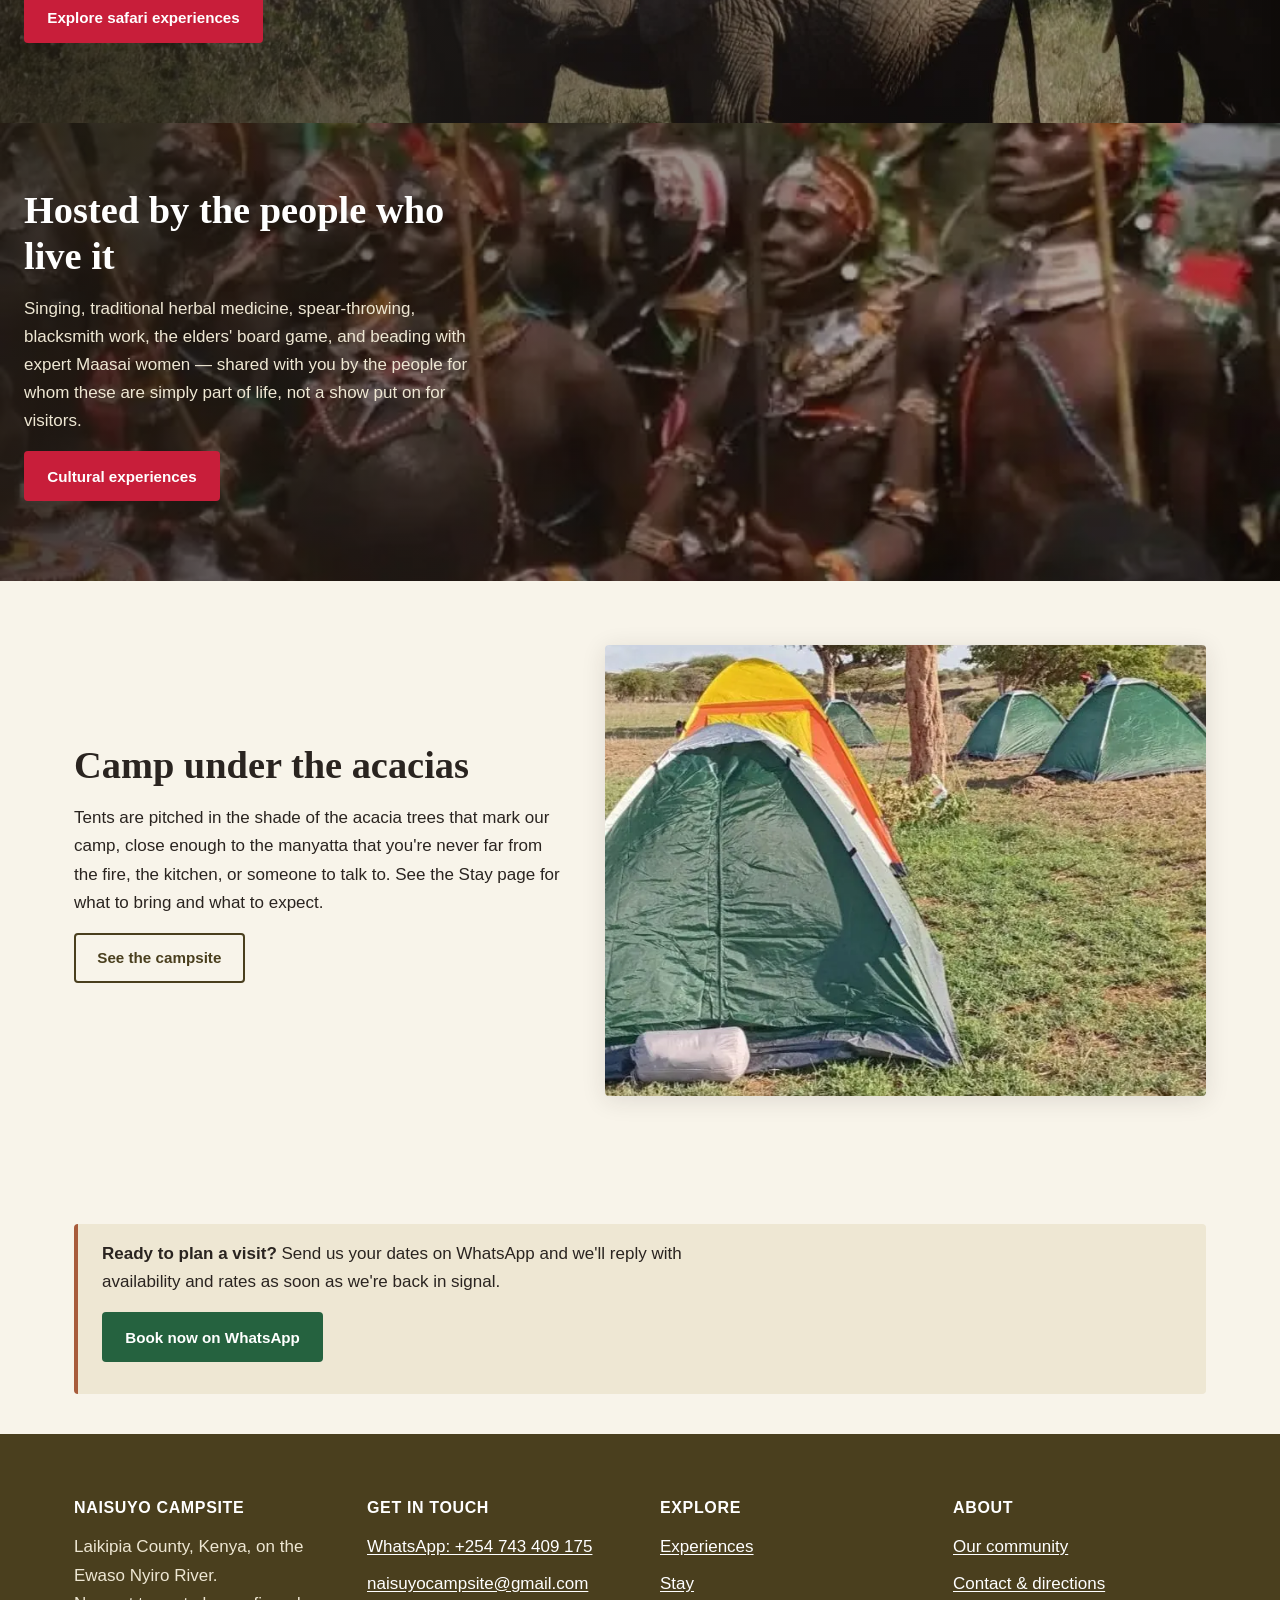
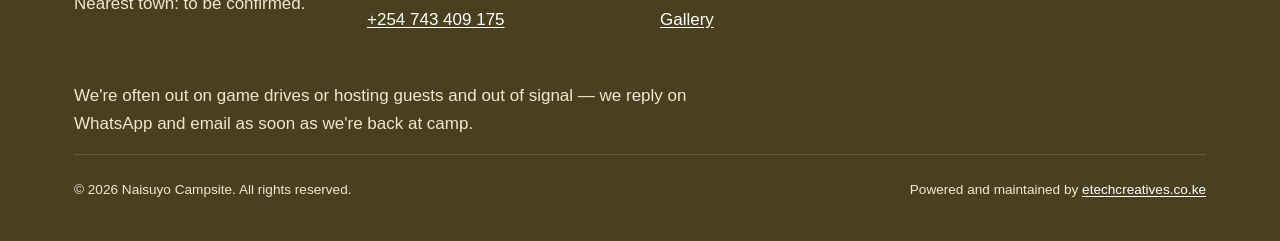
==== commit 143b3bb1: "Fix Pages deployment and footer credit" ====
--- a/index.html
+++ b/index.html
@@ -211,6 +211,7 @@
     <p><!-- TODO: confirm with owner --> We're often out on game drives or hosting guests and out of signal — we reply on WhatsApp and email as soon as we're back at camp.</p>
     <div class="footer-bottom">
       <span>&copy; 2026 Naisuyo Campsite. All rights reserved.</span>
+      <span>Powered and maintained by <a href="https://etechcreatives.co.ke/" target="_blank" rel="noopener noreferrer">etechcreatives.co.ke</a></span>
     </div>
   </div>
 </footer>
